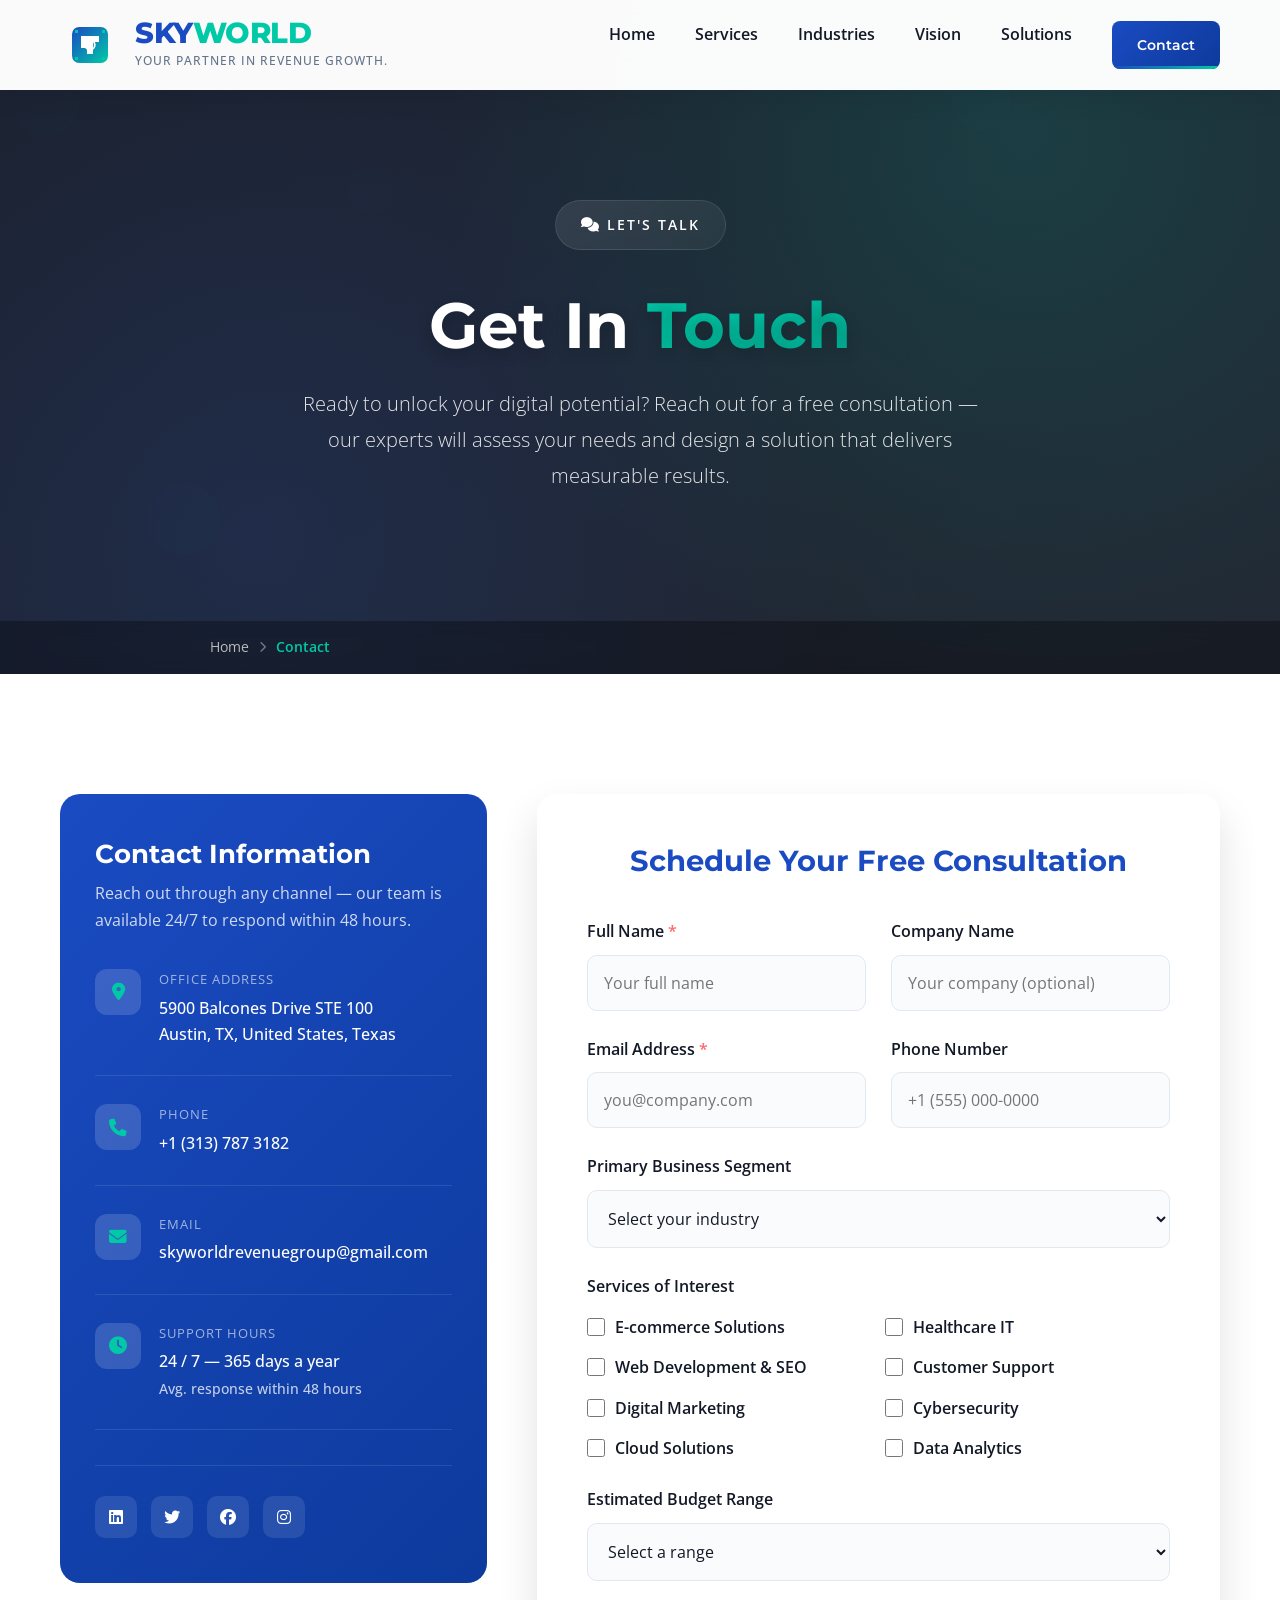
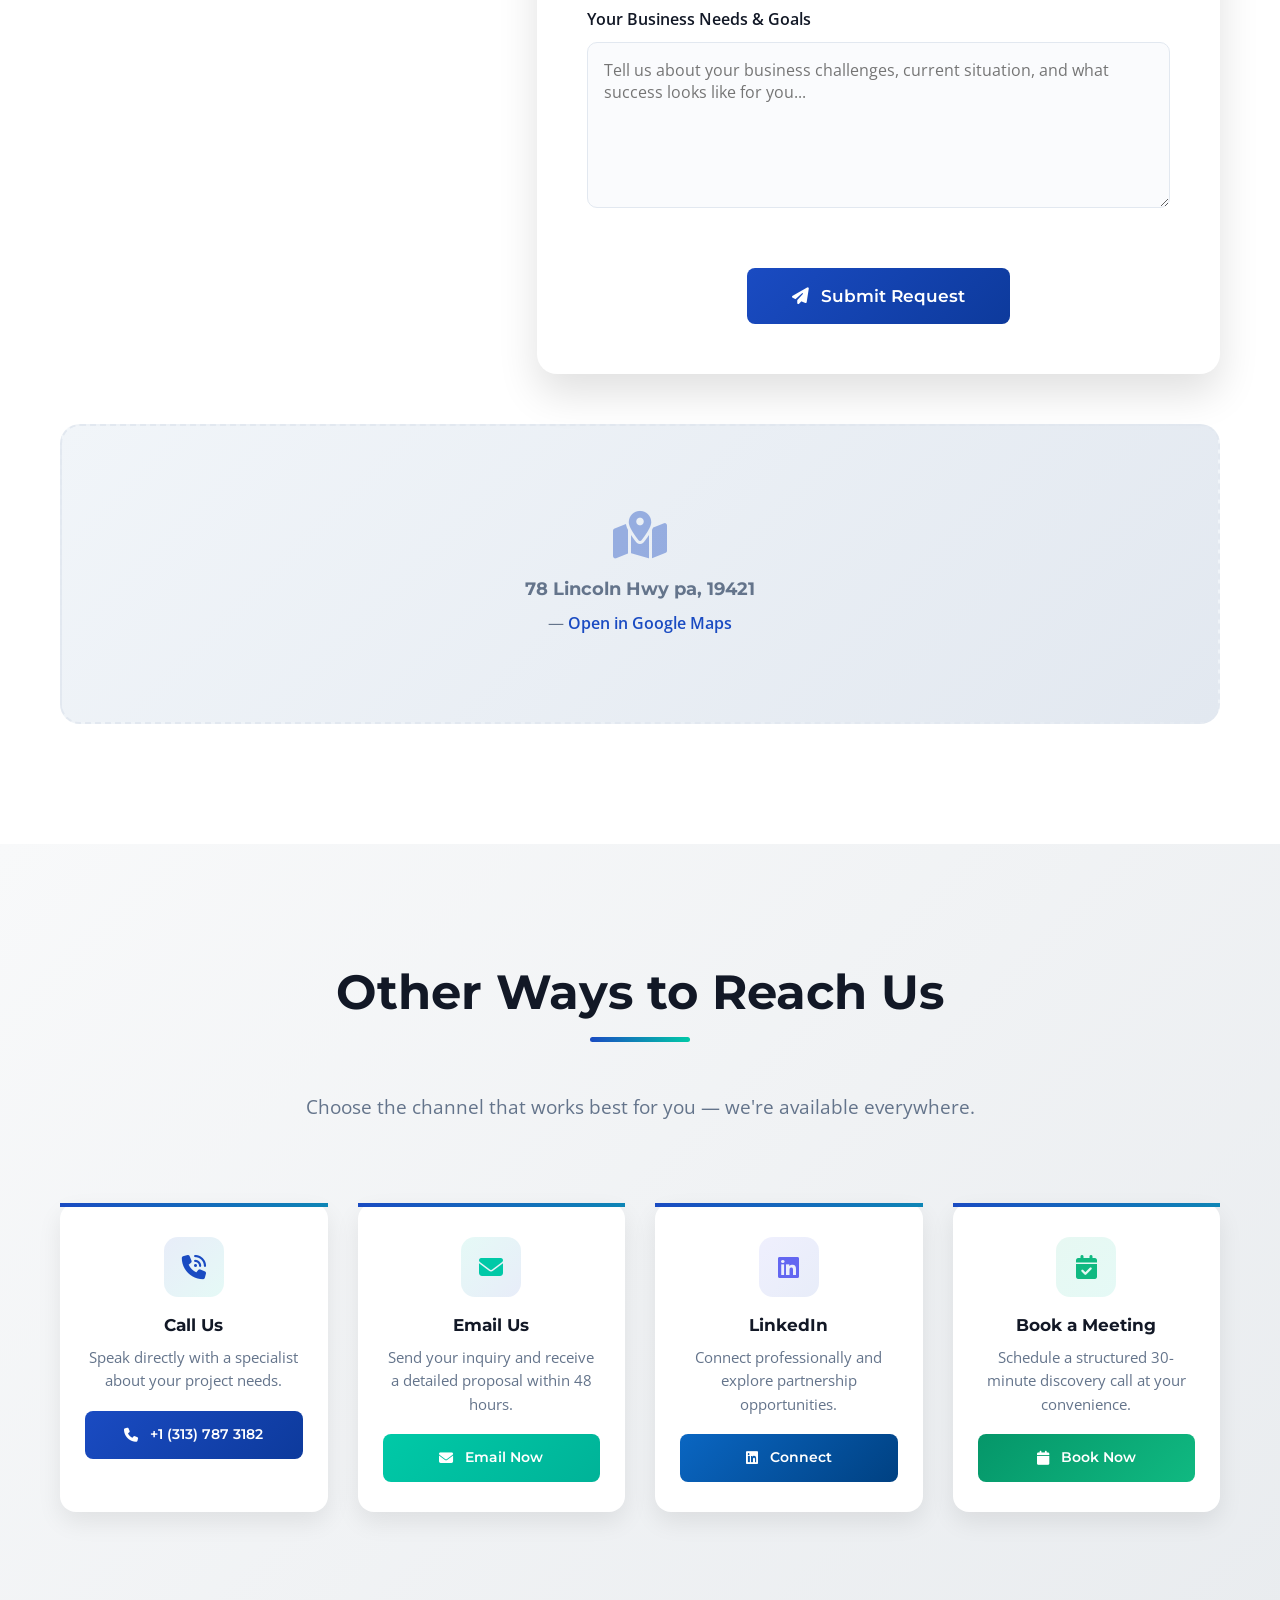
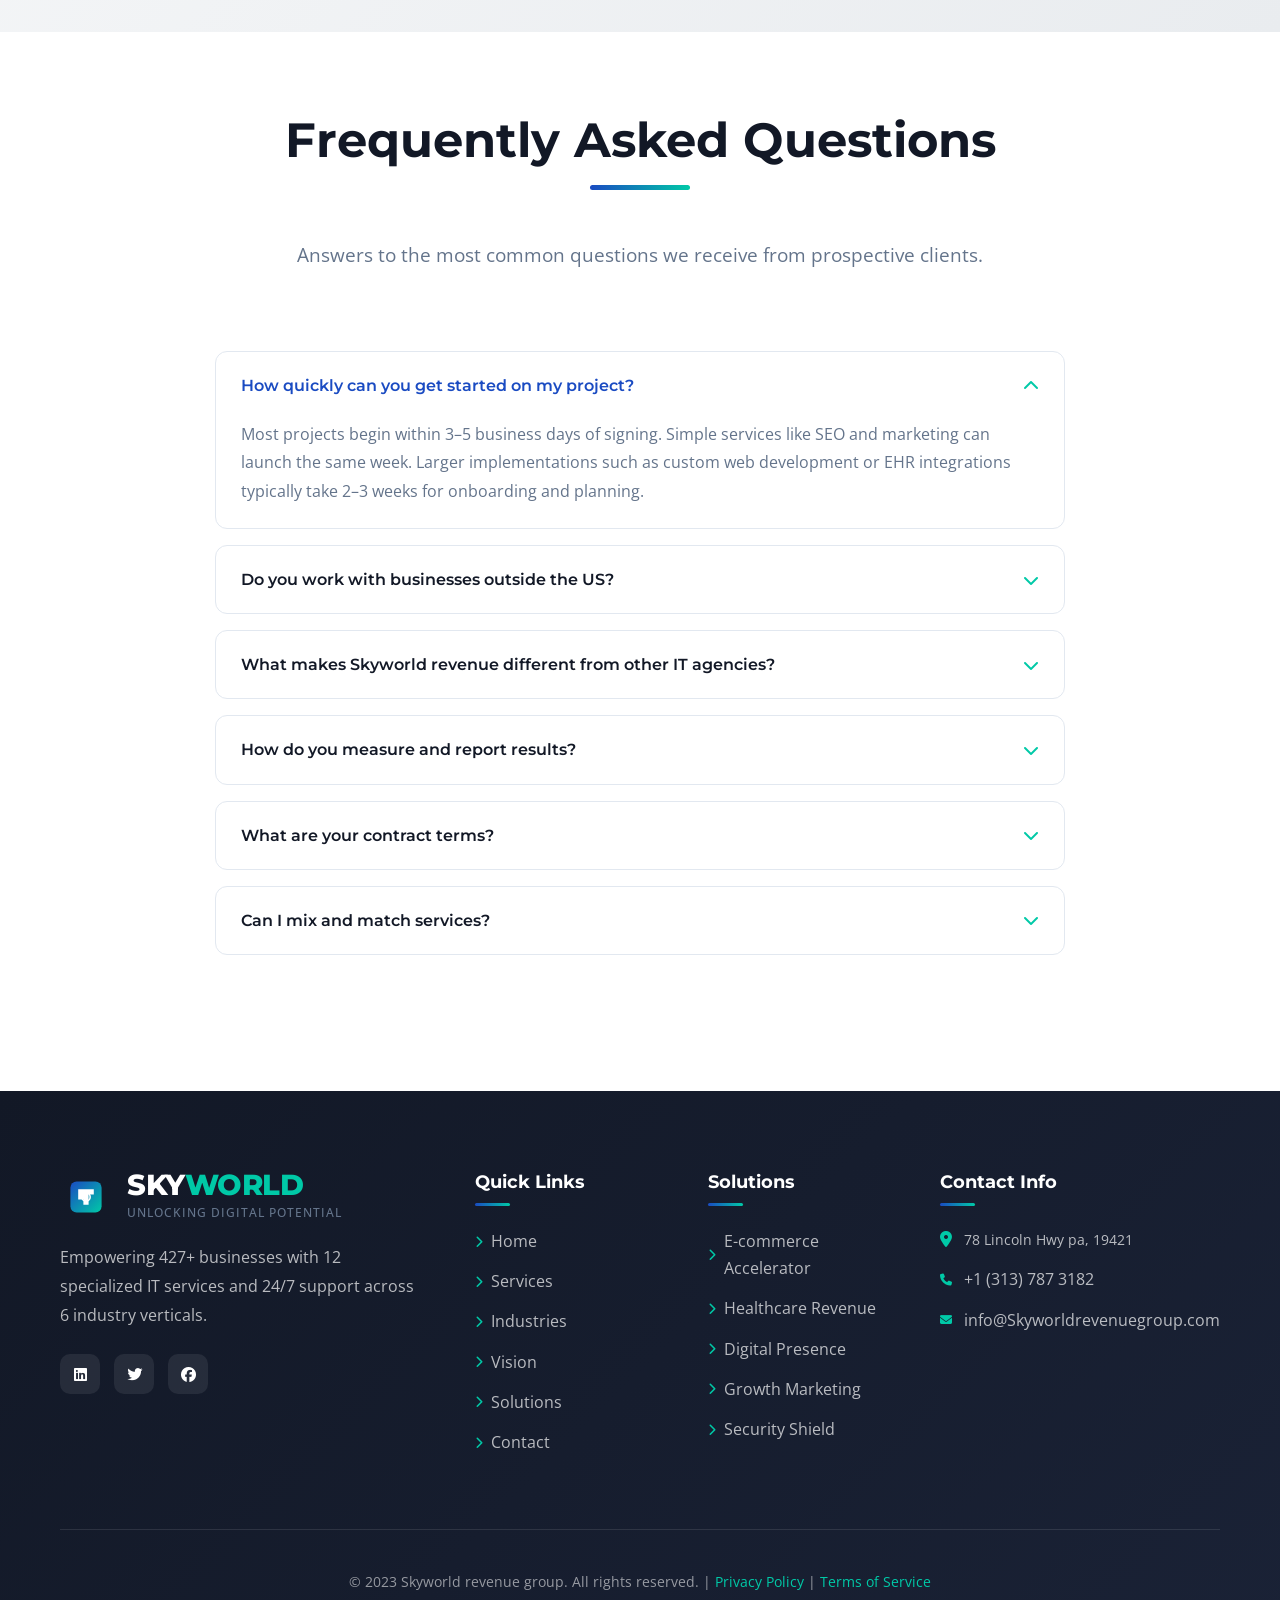
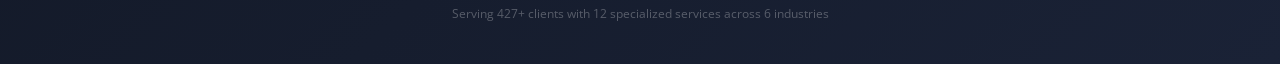
==== contact.html @ d5eb1f2f "added the website" ====
<!DOCTYPE html>
<html lang="en">
<head>
    <meta charset="UTF-8">
    <meta name="viewport" content="width=device-width, initial-scale=1.0">
    <title>Contact Us - Skyworld Revenue Group</title>
    <link rel="stylesheet" href="https://cdnjs.cloudflare.com/ajax/libs/font-awesome/6.4.0/css/all.min.css">
    <link rel="preconnect" href="https://fonts.googleapis.com">
    <link rel="preconnect" href="https://fonts.gstatic.com" crossorigin>
    <link href="https://fonts.googleapis.com/css2?family=Montserrat:wght@300;400;500;600;700;800&family=Open+Sans:wght@300;400;500;600;700&display=swap" rel="stylesheet">
    <link rel="stylesheet" href="https://cdnjs.cloudflare.com/ajax/libs/animate.css/4.1.1/animate.min.css">
    <link rel="stylesheet" href="main.css">
    <link rel="stylesheet" href="pages.css">
</head>
<body>

    <!-- Header -->
    <header id="mainHeader">
        <div class="container header-container">
            <a href="index.html" class="logo-container">
                <svg class="logo-svg" viewBox="0 0 100 100" xmlns="http://www.w3.org/2000/svg">
                    <defs><linearGradient id="lg1" x1="0%" y1="0%" x2="100%" y2="100%"><stop offset="0%" style="stop-color:#1a4bc2"/><stop offset="100%" style="stop-color:#00c9a7"/></linearGradient></defs>
                    <rect x="20" y="20" width="60" height="60" rx="12" fill="url(#lg1)"/>
                    <path d="M35,35 L65,35 L65,45 L55,45 L55,65 L45,65 L45,55 L35,55 Z" fill="white"/>
                    <circle cx="50" cy="50" r="8" fill="none" stroke="white" stroke-width="3"/>
                    <path d="M30,30 L30,25 L25,25 L25,30 Z" fill="#00c9a7"/><path d="M70,30 L75,30 L75,25 L70,25 Z" fill="#00c9a7"/>
                    <path d="M30,70 L25,70 L25,75 L30,75 Z" fill="#00c9a7"/><path d="M70,70 L70,75 L75,75 L75,70 Z" fill="#00c9a7"/>
                </svg>
                <div class="logo-text-container">
                    <div class="logo-main-text">SKY<span class="logo-accent">WORLD</span></div>
                    <div class="logo-tagline">YOUR PARTNER IN REVENUE GROWTH.</div>
                </div>
            </a>
            <button class="mobile-menu-btn" id="mobileMenuBtn"><i class="fas fa-bars"></i></button>
            <nav>
                <ul id="navMenu">
                    <li><a href="index.html">Home</a></li>
                    <li><a href="services.html">Services</a></li>
                    <li><a href="industries.html">Industries</a></li>
                    <li><a href="vision.html">Vision</a></li>
                    <li><a href="solutions.html">Solutions</a></li>
                    <li><a href="contact.html" class="btn active-nav" style="padding:12px 25px;font-size:0.9rem;">Contact</a></li>
                </ul>
            </nav>
        </div>
    </header>

    <!-- Page Hero -->
    <section class="page-hero">
        <div class="floating-elements" id="floatingElements"></div>
        <div class="container">
            <div class="page-hero-badge pulse-animation"><i class="fas fa-comments"></i> Let's Talk</div>
            <h1 class="animate__animated animate__fadeInUp">Get In <span>Touch</span></h1>
            <p class="animate__animated animate__fadeInUp animate__delay-1s">Ready to unlock your digital potential? Reach out for a free consultation — our experts will assess your needs and design a solution that delivers measurable results.</p>
        </div>
        <div class="breadcrumb-bar">
            <div class="container">
                <span><a href="index.html">Home</a></span>
                <i class="fas fa-chevron-right"></i>
                <span class="current">Contact</span>
            </div>
        </div>
    </section>

    <!-- Contact Form + Info -->
    <section>
        <div class="container">
            <div class="contact-grid">

                <!-- Left: Contact Info -->
                <div class="contact-info-card">
                    <h3>Contact Information</h3>
                    <p>Reach out through any channel — our team is available 24/7 to respond within 48 hours.</p>

                    <div class="contact-info-item">
                        <div class="contact-info-icon"><i class="fas fa-map-marker-alt"></i></div>
                        <div>
                            <div class="contact-info-label">Office Address</div>
                                <div class="contact-info-value">5900 Balcones Drive STE 100<br>Austin, TX, United States, Texas</div>
                            </div>
                    </div>

                    <div class="contact-info-item">
                        <div class="contact-info-icon"><i class="fas fa-phone"></i></div>
                        <div>
                            <div class="contact-info-label">Phone</div>
                            <div class="contact-info-value"><a href="tel:+447403190687"> +1 (313) 787 3182</a></div>
                        </div>
                    </div>

                    <div class="contact-info-item">
                        <div class="contact-info-icon"><i class="fas fa-envelope"></i></div>
                        <div>
                            <div class="contact-info-label">Email</div>
                            <div class="contact-info-value"><a href="https://mail.google.com/mail/?view=cm&to=skyworldrevenuegroup@gmail.com"">skyworldrevenuegroup@gmail.com</a></div>
                        </div>
                        
                    </div>

                    <div class="contact-info-item">
                        <div class="contact-info-icon"><i class="fas fa-clock"></i></div>
                        <div>
                            <div class="contact-info-label">Support Hours</div>
                            <div class="contact-info-value">24 / 7 — 365 days a year<br><span style="font-size:0.85rem;opacity:0.75;">Avg. response within 48 hours</span></div>
                        </div>
                    </div>

                    <div class="contact-social">
                        <a href="#" title="LinkedIn"><i class="fab fa-linkedin"></i></a>
                        <a href="#" title="Twitter"><i class="fab fa-twitter"></i></a>
                        <a href="#" title="Facebook"><i class="fab fa-facebook"></i></a>
                        <a href="#" title="Instagram"><i class="fab fa-instagram"></i></a>
                    </div>
                </div>

                <!-- Right: Contact Form -->
                <div class="contact-form-card">
                    <h3>Schedule Your Free Consultation</h3>
                    <form id="contactForm" style="display:grid;gap:0;">
                        <div class="form-grid-2" style="gap:25px;margin-bottom:25px;">
                            <div class="form-group">
                                <label for="name">Full Name <span style="color:var(--accent)">*</span></label>
                                <input type="text" id="name" placeholder="Your full name" required>
                            </div>
                            <div class="form-group">
                                <label for="company">Company Name</label>
                                <input type="text" id="company" placeholder="Your company (optional)">
                            </div>
                            <div class="form-group">
                                <label for="email">Email Address <span style="color:var(--accent)">*</span></label>
                                <input type="email" id="email" placeholder="you@company.com" required>
                            </div>
                            <div class="form-group">
                                <label for="phone">Phone Number</label>
                                <input type="tel" id="phone" placeholder="+1 (555) 000-0000">
                            </div>
                        </div>

                        <div class="form-group" style="margin-bottom:25px;">
                            <label for="segment">Primary Business Segment</label>
                            <select id="segment">
                                <option value="">Select your industry</option>
                                <option value="ecommerce">E-commerce Business</option>
                                <option value="healthcare">Healthcare Provider</option>
                                <option value="sme">Small / Medium Enterprise</option>
                                <option value="startup">Startup / Entrepreneur</option>
                                <option value="service">Service-Based Business</option>
                                <option value="enterprise">Enterprise / Corporation</option>
                                <option value="other">Other</option>
                            </select>
                        </div>

                        <div class="form-group" style="margin-bottom:25px;">
                            <label>Services of Interest</label>
                            <div class="checkbox-grid">
                                <label class="checkbox-item"><input type="checkbox" value="ecommerce"> E-commerce Solutions</label>
                                <label class="checkbox-item"><input type="checkbox" value="healthcare"> Healthcare IT</label>
                                <label class="checkbox-item"><input type="checkbox" value="webdev"> Web Development & SEO</label>
                                <label class="checkbox-item"><input type="checkbox" value="support"> Customer Support</label>
                                <label class="checkbox-item"><input type="checkbox" value="marketing"> Digital Marketing</label>
                                <label class="checkbox-item"><input type="checkbox" value="cybersecurity"> Cybersecurity</label>
                                <label class="checkbox-item"><input type="checkbox" value="cloud"> Cloud Solutions</label>
                                <label class="checkbox-item"><input type="checkbox" value="data"> Data Analytics</label>
                            </div>
                        </div>

                        <div class="form-group" style="margin-bottom:25px;">
                            <label for="budget">Estimated Budget Range</label>
                            <select id="budget">
                                <option value="">Select a range</option>
                                <option value="under1k">Under $1,000 / month</option>
                                <option value="1k-5k">$1,000 – $5,000 / month</option>
                                <option value="5k-10k">$5,000 – $10,000 / month</option>
                                <option value="10k-25k">$10,000 – $25,000 / month</option>
                                <option value="over25k">Over $25,000 / month</option>
                                <option value="project">One-time project</option>
                            </select>
                        </div>

                        <div class="form-group" style="margin-bottom:30px;">
                            <label for="message">Your Business Needs & Goals</label>
                            <textarea id="message" rows="6" placeholder="Tell us about your business challenges, current situation, and what success looks like for you..."></textarea>
                        </div>

                        <div class="form-submit-btn">
                            <button type="submit" class="btn glow-animation" style="min-width:260px;padding:18px 45px;font-size:1.05rem;">
                                <i class="fas fa-paper-plane"></i> Submit Request
                            </button>
                        </div>
                    </form>
                </div>
            </div>

            <!-- Map placeholder -->
            <div class="map-placeholder">
                <i class="fas fa-map-marked-alt"></i>
                <div>
                    <strong style="font-family:'Montserrat',sans-serif;font-size:1.1rem;display:block;margin-bottom:6px;">78 Lincoln Hwy pa, 19421</strong>
                     — <a href="https://maps.google.com" target="_blank" style="color:var(--primary);text-decoration:none;font-weight:600;">Open in Google Maps</a>
                </div>
            </div>
        </div>
    </section>

    <!-- Quick Contact Options -->
    <section class="vision-section">
        <div class="container">
            <div class="section-title">
                <h2>Other Ways to Reach Us</h2>
                <p>Choose the channel that works best for you — we're available everywhere.</p>
            </div>
            <div style="display:grid;grid-template-columns:repeat(auto-fit,minmax(240px,1fr));gap:30px;margin-top:20px;">
                <div class="pillar-card" style="border-top:4px solid var(--primary);">
                    <div class="pillar-icon"><i class="fas fa-phone-volume"></i></div>
                    <h4>Call Us</h4>
                    <p>Speak directly with a specialist about your project needs.</p>
                    <a href="tel:+13137873182" class="btn" style="margin-top:18px;padding:12px 22px;font-size:0.88rem;width:100%;">
                        <i class="fas fa-phone"></i>+1 (313) 787 3182
                    </a>
                </div>
                <div class="pillar-card" style="border-top:4px solid var(--secondary);">
                    <div class="pillar-icon" style="background:linear-gradient(135deg,rgba(0,201,167,0.1),rgba(26,75,194,0.1));color:var(--secondary);"><i class="fas fa-envelope"></i></div>
                    <h4>Email Us</h4>
                    <p>Send your inquiry and receive a detailed proposal within 48 hours.</p>
                    <a href="https://mail.google.com/mail/?view=cm&to=skyworldrevenuegroup@gmail.com" class="btn btn-secondary" style="margin-top:18px;padding:12px 22px;font-size:0.88rem;width:100%;" target="_blank" rel="noopener noreferrer">
                        <i class="fas fa-envelope"></i> Email Now
                    </a>
                </div>
                <div class="pillar-card" style="border-top:4px solid #6366f1;">
                    <div class="pillar-icon" style="background:linear-gradient(135deg,rgba(99,102,241,0.1),rgba(26,75,194,0.1));color:#6366f1;"><i class="fab fa-linkedin"></i></div>
                    <h4>LinkedIn</h4>
                    <p>Connect professionally and explore partnership opportunities.</p>
                    <a href="#" class="btn" style="margin-top:18px;padding:12px 22px;font-size:0.88rem;width:100%;background:linear-gradient(135deg,#0a66c2,#004182);">
                        <i class="fab fa-linkedin"></i> Connect
                    </a>
                </div>
                <div class="pillar-card" style="border-top:4px solid #10b981;">
                    <div class="pillar-icon" style="background:linear-gradient(135deg,rgba(16,185,129,0.1),rgba(0,201,167,0.1));color:#10b981;"><i class="fas fa-calendar-check"></i></div>
                    <h4>Book a Meeting</h4>
                    <p>Schedule a structured 30-minute discovery call at your convenience.</p>
                    <a href="contact.html" class="btn" style="margin-top:18px;padding:12px 22px;font-size:0.88rem;width:100%;background:linear-gradient(135deg,#059669,#10b981);">
                        <i class="fas fa-calendar"></i> Book Now
                    </a>
                </div>
            </div>
        </div>
    </section>

    <!-- FAQ -->
    <section style="padding:80px 0 120px;">
        <div class="container">
            <div class="section-title">
                <h2>Frequently Asked Questions</h2>
                <p>Answers to the most common questions we receive from prospective clients.</p>
            </div>
            <div style="max-width:850px;margin:0 auto;" class="faq-section">
                <div class="faq-item open">
                    <div class="faq-question">How quickly can you get started on my project? <i class="fas fa-chevron-down"></i></div>
                    <div class="faq-answer open">Most projects begin within 3–5 business days of signing. Simple services like SEO and marketing can launch the same week. Larger implementations such as custom web development or EHR integrations typically take 2–3 weeks for onboarding and planning.</div>
                </div>
                <div class="faq-item">
                    <div class="faq-question">Do you work with businesses outside the US? <i class="fas fa-chevron-down"></i></div>
                    <div class="faq-answer">Yes — we serve clients globally. Our team operates across multiple time zones, and our 24/7 support model ensures continuous coverage regardless of where your business is located. We currently serve clients in the US, UK, Canada, Australia, and the Middle East.</div>
                </div>
                <div class="faq-item">
                    <div class="faq-question">What makes Skyworld revenue different from other IT agencies? <i class="fas fa-chevron-down"></i></div>
                    <div class="faq-answer">Unlike generalist agencies, we specialize deeply in specific verticals — particularly healthcare IT and e-commerce. Our integrated service model means every service communicates with the others: your SEO data informs your paid ads, your CRM data improves your support — all under one strategic roof with shared reporting.</div>
                </div>
                <div class="faq-item">
                    <div class="faq-question">How do you measure and report results? <i class="fas fa-chevron-down"></i></div>
                    <div class="faq-answer">Every engagement includes a dedicated dashboard with KPIs agreed upfront. We provide monthly performance reports, quarterly business reviews, and real-time access to key metrics. You'll always know exactly what we're doing and what it's delivering.</div>
                </div>
                <div class="faq-item">
                    <div class="faq-question">What are your contract terms? <i class="fas fa-chevron-down"></i></div>
                    <div class="faq-answer">We offer flexible engagement models — month-to-month retainers, quarterly agreements, and annual contracts (with discounts). Project-based work is quoted per scope. We believe in earning your business each month through results, not locking you in with punitive contracts.</div>
                </div>
                <div class="faq-item">
                    <div class="faq-question">Can I mix and match services? <i class="fas fa-chevron-down"></i></div>
                    <div class="faq-answer">Absolutely. Our solution packages are a starting point — you can combine any of our 12 core services in any configuration that suits your business. Many clients start with one service and expand over time as trust and results build.</div>
                </div>
            </div>
        </div>
    </section>

    <!-- Footer -->
    <footer class="site-footer">
        <div class="container">
            <div class="footer-grid">
                <div class="footer-brand">
                    <a href="index.html" class="logo-container">
                        <svg class="logo-svg" viewBox="0 0 100 100" xmlns="http://www.w3.org/2000/svg" style="width:52px;height:52px;">
                            <defs><linearGradient id="flg" x1="0%" y1="0%" x2="100%" y2="100%"><stop offset="0%" style="stop-color:#1a4bc2"/><stop offset="100%" style="stop-color:#00c9a7"/></linearGradient></defs>
                            <rect x="20" y="20" width="60" height="60" rx="12" fill="url(#flg)"/>
                            <path d="M35,35 L65,35 L65,45 L55,45 L55,65 L45,65 L45,55 L35,55 Z" fill="white"/>
                            <circle cx="50" cy="50" r="8" fill="none" stroke="white" stroke-width="3"/>
                        </svg>
                        <div class="logo-text-container">
                            <div class="logo-main-text" style="color:white;">SKY<span class="logo-accent">WORLD</span></div>
                            <div class="logo-tagline">UNLOCKING DIGITAL POTENTIAL</div>
                        </div>
                    </a>
                    <p>Empowering 427+ businesses with 12 specialized IT services and 24/7 support across 6 industry verticals.</p>
                    <div class="footer-social"><a href="#"><i class="fab fa-linkedin"></i></a><a href="#"><i class="fab fa-twitter"></i></a><a href="#"><i class="fab fa-facebook"></i></a></div>
                </div>
                <div class="footer-col">
                    <h4>Quick Links</h4>
                    <a href="index.html" class="footer-link"><i class="fas fa-chevron-right"></i> Home</a>
                    <a href="services.html" class="footer-link"><i class="fas fa-chevron-right"></i> Services</a>
                    <a href="industries.html" class="footer-link"><i class="fas fa-chevron-right"></i> Industries</a>
                    <a href="vision.html" class="footer-link"><i class="fas fa-chevron-right"></i> Vision</a>
                    <a href="solutions.html" class="footer-link"><i class="fas fa-chevron-right"></i> Solutions</a>
                    <a href="contact.html" class="footer-link"><i class="fas fa-chevron-right"></i> Contact</a>
                </div>
                <div class="footer-col">
                    <h4>Solutions</h4>
                    <a href="solutions.html" class="footer-link"><i class="fas fa-chevron-right"></i> E-commerce Accelerator</a>
                    <a href="solutions.html" class="footer-link"><i class="fas fa-chevron-right"></i> Healthcare Revenue</a>
                    <a href="solutions.html" class="footer-link"><i class="fas fa-chevron-right"></i> Digital Presence</a>
                    <a href="solutions.html" class="footer-link"><i class="fas fa-chevron-right"></i> Growth Marketing</a>
                    <a href="solutions.html" class="footer-link"><i class="fas fa-chevron-right"></i> Security Shield</a>
                </div>
                <div class="footer-col">
    <h4>Contact Info</h4>

    <div style="display:flex;align-items:flex-start;gap:12px;margin-bottom:14px;">
        <i class="fas fa-map-marker-alt" style="color:var(--secondary);margin-top:3px;"></i>
        <span style="color:rgba(255,255,255,0.7);font-size:0.9rem;">78 Lincoln Hwy pa, 19421</span>
    </div>
 <!--
    <div style="display:flex;align-items:flex-start;gap:12px;margin-bottom:14px;">
        <i class="fas fa-map-marker-alt" style="color:var(--secondary);margin-top:3px;"></i>
        <span style="color:rgba(255,255,255,0.7);font-size:0.9rem;">5900 Balcones Drive STE 100, Austin, TX</span>
    </div>


    <div style="display:flex;align-items:flex-start;gap:12px;margin-bottom:14px;">
        <i class="fas fa-map-marker-alt" style="color:var(--secondary);margin-top:3px;"></i>
        <span style="color:rgba(255,255,255,0.7);font-size:0.9rem;">Musa Market Shop No. 2 Shah Kam Chowk, Opposite Punjab Society, Defense Road, Lahore</span>
    </div>

    
    <a href="tel:+447403190687" class="footer-link" style="gap:12px;">
        <i class="fas fa-phone" style="color:var(--secondary);"></i> +44 7403 190687
    </a>
        -->

    <!-- Phone 2 -->
    <a href="tel:+9203124347924" class="footer-link" style="gap:12px;">
        <i class="fas fa-phone" style="color:var(--secondary);"></i>+1 (313) 787 3182
    </a>

    <!-- Email -->
<a href="https://mail.google.com/mail/?view=cm&to=skyworldrevenuegroup@gmail.com" class="footer-link" style="gap:12px;" target="_blank" rel="noopener noreferrer">
    <i class="fas fa-envelope" style="color:var(--secondary);"></i> info@Skyworldrevenuegroup.com
</a>
</div>
            </div>
            <div class="footer-bottom">
                <p>&copy; 2023 Skyworld revenue group. All rights reserved. | <a href="#">Privacy Policy</a> | <a href="#">Terms of Service</a></p>
                <p>Serving 427+ clients with 12 specialized services across 6 industries</p>
            </div>
        </div>
    </footer>

    <script>
        const mobileMenuBtn = document.getElementById('mobileMenuBtn');
        const navMenu = document.getElementById('navMenu');
        mobileMenuBtn.addEventListener('click', function() {
            navMenu.classList.toggle('active');
            const icon = this.querySelector('i');
            icon.classList.toggle('fa-bars'); icon.classList.toggle('fa-times');
            if(navMenu.classList.contains('active')){navMenu.querySelectorAll('li').forEach((item,i)=>{item.style.animationDelay=`${i*0.1}s`;item.style.animation='fadeInUp 0.5s ease forwards';});}
        });
        document.querySelectorAll('#navMenu a').forEach(link=>{link.addEventListener('click',()=>{navMenu.classList.remove('active');mobileMenuBtn.querySelector('i').classList.add('fa-bars');mobileMenuBtn.querySelector('i').classList.remove('fa-times');});});
        window.addEventListener('scroll',()=>document.getElementById('mainHeader').classList.toggle('scrolled',window.scrollY>50));

        // Animate on scroll
        function animateOnScroll(){document.querySelectorAll('.pillar-card').forEach(el=>{if(el.getBoundingClientRect().top<window.innerHeight-100)el.classList.add('animate');});}
        window.addEventListener('scroll',animateOnScroll);window.addEventListener('load',animateOnScroll);

        // FAQ accordion
        document.querySelectorAll('.faq-question').forEach(q => {
            q.addEventListener('click', () => {
                const item = q.parentElement;
                const answer = item.querySelector('.faq-answer');
                const wasOpen = item.classList.contains('open');
                document.querySelectorAll('.faq-item').forEach(i=>{i.classList.remove('open');i.querySelector('.faq-answer').classList.remove('open');});
                if (!wasOpen) { item.classList.add('open'); answer.classList.add('open'); }
            });
        });

        // Form submission
        document.getElementById('contactForm').addEventListener('submit', function(e) {
            e.preventDefault();
            const name = document.getElementById('name').value;
            const company = document.getElementById('company').value;
            const email = document.getElementById('email').value;
            const success = document.createElement('div');
            success.innerHTML = `<div style="background:#d4edda;color:#155724;padding:30px;border-radius:14px;margin-bottom:30px;text-align:center;border:1px solid #c3e6cb;animation:fadeInUp 0.5s ease;"><h3 style="color:#155724;margin-bottom:15px;display:flex;align-items:center;justify-content:center;gap:10px;"><i class="fas fa-check-circle"></i> Thank You, ${name}!</h3><p>We've received your inquiry${company ? ` from <strong>${company}</strong>` : ''} and will contact you at <strong>${email}</strong> within 48 hours with a tailored proposal.</p></div>`;
            this.parentNode.insertBefore(success, this);
            this.style.opacity = '0.4'; this.style.pointerEvents = 'none';
            setTimeout(()=>{this.reset();this.style.opacity='1';this.style.pointerEvents='all';success.remove();}, 6000);
        });

        // Input focus effects
        document.querySelectorAll('input, textarea, select').forEach(input => {
            input.addEventListener('focus', function() { this.style.borderColor='var(--primary)'; this.style.boxShadow='0 0 0 3px rgba(26,75,194,0.1)'; this.style.transform='translateY(-2px)'; });
            input.addEventListener('blur', function() { this.style.borderColor=''; this.style.boxShadow=''; this.style.transform=''; });
        });

        // Floating elements
        function createFloating(id){const c=document.getElementById(id);if(!c)return;for(let i=0;i<12;i++){const e=document.createElement('div');e.className='floating-element';const s=Math.random()*60+20;e.style.cssText=`width:${s}px;height:${s}px;left:${Math.random()*100}%;top:${Math.random()*100}%;opacity:${Math.random()*0.1+0.04};animation:float ${Math.random()*20+10}s ease-in-out ${Math.random()*5}s infinite;`;c.appendChild(e);}}
        createFloating('floatingElements');

        window.addEventListener('load',()=>{document.body.style.opacity='0';document.body.style.transition='opacity 0.8s ease';setTimeout(()=>document.body.style.opacity='1',100);});
    </script>
</body>
</html>
---- main.css ----
:root {
            --primary: #1a4bc2;
            --primary-dark: #0d3a9c;
            --secondary: #00c9a7;
            --accent: #ff6b6b;
            --dark: #121826;
            --light: #f8fafc;
            --gray: #64748b;
            --light-gray: #e2e8f0;
            --shadow: 0 10px 25px rgba(0, 0, 0, 0.08);
            --shadow-lg: 0 20px 40px rgba(0, 0, 0, 0.12);
            --transition: all 0.5s cubic-bezier(0.175, 0.885, 0.32, 1.275);
        }
        
        * {
            margin: 0;
            padding: 0;
            box-sizing: border-box;
        }
        .contact-link{
            color: #b8babe;
            text-decoration: none;
            transition: var(--transition);
        }
        
        html {
            scroll-behavior: smooth;
            overflow-x: hidden;
        }
        
        body {
            font-family: 'Open Sans', sans-serif;
            line-height: 1.7;
            color: var(--dark);
            background-color: #ffffff;
            overflow-x: hidden;
        }
        
        h1, h2, h3, h4, h5, h6 {
            font-family: 'Montserrat', sans-serif;
            font-weight: 700;
            line-height: 1.2;
            margin-bottom: 1.5rem;
        }
        
        .container {
            width: 100%;
            max-width: 1200px;
            margin: 0 auto;
            padding: 0 20px;
        }
        
        section {
            padding: 120px 0;
            position: relative;
        }
        
        .section-title {
            text-align: center;
            margin-bottom: 80px;
            position: relative;
        }
        
        .section-title h2 {
            font-size: 3rem;
            color: var(--dark);
            position: relative;
            display: inline-block;
            padding-bottom: 20px;
        }
        
        .section-title h2::after {
            content: '';
            position: absolute;
            width: 100px;
            height: 5px;
            background: linear-gradient(to right, var(--primary), var(--secondary));
            bottom: 0;
            left: 50%;
            transform: translateX(-50%);
            border-radius: 3px;
        }
        
        .section-title p {
            font-size: 1.2rem;
            color: var(--gray);
            max-width: 700px;
            margin: 25px auto 0;
            font-weight: 400;
        }
        
        .btn {
            display: inline-flex;
            align-items: center;
            justify-content: center;
            padding: 18px 40px;
            background: linear-gradient(135deg, var(--primary) 0%, var(--primary-dark) 100%);
            color: white;
            border: none;
            border-radius: 8px;
            font-family: 'Montserrat', sans-serif;
            font-weight: 600;
            font-size: 1.1rem;
            text-decoration: none;
            cursor: pointer;
            transition: var(--transition);
            text-align: center;
            position: relative;
            overflow: hidden;
            z-index: 1;
            gap: 12px;
        }
        
        .btn::before {
            content: '';
            position: absolute;
            top: 0;
            left: -100%;
            width: 100%;
            height: 100%;
            background: linear-gradient(135deg, var(--secondary) 0%, #00b398 100%);
            transition: left 0.6s ease;
            z-index: -1;
        }
        
        .btn:hover::before {
            left: 0;
        }
        
        .btn:hover {
            transform: translateY(-8px);
            box-shadow: var(--shadow-lg);
        }
        
        .btn-secondary {
            background: linear-gradient(135deg, var(--secondary) 0%, #00b398 100%);
        }
        
        .btn-secondary::before {
            background: linear-gradient(135deg, var(--primary) 0%, var(--primary-dark) 100%);
        }
        
        /* Header & Navigation */
        header {
            background-color: rgba(255, 255, 255, 0.98);
            backdrop-filter: blur(15px);
            box-shadow: 0 5px 30px rgba(0, 0, 0, 0.08);
            position: fixed;
            width: 100%;
            top: 0;
            z-index: 1000;
            transition: var(--transition);
            padding: 15px 0;
        }
        
        header.scrolled {
            padding: 10px 0;
            background-color: rgba(255, 255, 255, 0.98);
            box-shadow: 0 10px 30px rgba(0, 0, 0, 0.12);
        }
        
        .header-container {
            display: flex;
            justify-content: space-between;
            align-items: center;
            padding: 0 20px;
            transition: var(--transition);
        }
        
        .logo-container {
            display: flex;
            align-items: center;
            gap: 15px;
            text-decoration: none;
        }
        
        .logo-svg {
            width: 60px;
            height: 60px;
            transition: var(--transition);
        }
        
        .logo-text-container {
            display: flex;
            flex-direction: column;
        }
        
        .logo-main-text {
            font-family: 'Montserrat', sans-serif;
            font-weight: 800;
            font-size: 1.8rem;
            color: var(--primary);
            line-height: 1;
            letter-spacing: -0.5px;
        }
        
        .logo-accent {
            color: var(--secondary);
        }
        
        .logo-tagline {
            font-size: 0.75rem;
            color: var(--gray);
            font-weight: 500;
            margin-top: 3px;
            letter-spacing: 1px;
        }
        
        nav ul {
            display: flex;
            list-style: none;
            gap: 40px;
        }
        
        nav ul li {
            position: relative;
        }
        
        nav ul li a {
            text-decoration: none;
            color: var(--dark);
            font-weight: 600;
            font-size: 1rem;
            transition: var(--transition);
            padding: 8px 0;
            position: relative;
        }
        
        nav ul li a::after {
            content: '';
            position: absolute;
            bottom: 0;
            left: 0;
            width: 0;
            height: 3px;
            background: linear-gradient(to right, var(--primary), var(--secondary));
            transition: width 0.4s cubic-bezier(0.175, 0.885, 0.32, 1.275);
            border-radius: 3px;
        }
        
        nav ul li a:hover::after {
            width: 100%;
        }
        
        nav ul li a:hover {
            color: var(--primary);
        }
        
        .mobile-menu-btn {
            display: none;
            background: none;
            border: none;
            font-size: 1.8rem;
            color: var(--dark);
            cursor: pointer;
            transition: var(--transition);
            z-index: 1001;
        }
        
        .mobile-menu-btn:hover {
            color: var(--primary);
        }
        
        /* Hero Section */
        .hero {
            background: linear-gradient(135deg, rgba(18, 24, 38, 0.95) 0%, rgba(26, 32, 44, 0.95) 100%), 
                        url('https://images.unsplash.com/photo-1451187580459-43490279c0fa?ixlib=rb-4.0.3&auto=format&fit=crop&w=1352&q=80');
            background-size: cover;
            background-position: center;
            background-attachment: fixed;
            color: white;
            padding: 200px 0 150px;
            text-align: center;
            position: relative;
            overflow: hidden;
            min-height: 100vh;
            display: flex;
            align-items: center;
        }
        
        .hero::before {
            content: '';
            position: absolute;
            top: 0;
            left: 0;
            width: 100%;
            height: 100%;
            background: 
                radial-gradient(circle at 20% 80%, rgba(42, 91, 215, 0.15) 0%, transparent 50%),
                radial-gradient(circle at 80% 20%, rgba(0, 201, 167, 0.15) 0%, transparent 50%);
            z-index: 0;
        }
        
        .hero .container {
            position: relative;
            z-index: 1;
            max-width: 1000px;
        }
        
        .hero-badge {
            display: inline-block;
            background: linear-gradient(135deg, rgba(255, 255, 255, 0.1) 0%, rgba(255, 255, 255, 0.05) 100%);
            backdrop-filter: blur(10px);
            border: 1px solid rgba(255, 255, 255, 0.1);
            color: white;
            padding: 12px 25px;
            border-radius: 50px;
            font-weight: 600;
            font-size: 0.9rem;
            margin-bottom: 40px;
            letter-spacing: 2px;
            text-transform: uppercase;
            animation: float 6s ease-in-out infinite;
        }
        
        .hero h1 {
            font-size: 4.5rem;
            margin-bottom: 30px;
            color: white;
            text-shadow: 0 5px 15px rgba(0, 0, 0, 0.2);
            line-height: 1.1;
        }
        
        .hero h1 span {
            background: linear-gradient(135deg, var(--secondary) 0%, #00b398 100%);
            -webkit-background-clip: text;
            -webkit-text-fill-color: transparent;
            background-clip: text;
        }
        
        .hero p {
            font-size: 1.4rem;
            max-width: 850px;
            margin: 0 auto 50px;
            color: rgba(255, 255, 255, 0.9);
            text-shadow: 0 2px 10px rgba(0, 0, 0, 0.1);
            font-weight: 300;
            line-height: 1.8;
        }
        
        .hero-btns {
            display: flex;
            justify-content: center;
            gap: 25px;
            margin-top: 50px;
            flex-wrap: wrap;
        }
        
        .hero-stats {
            display: flex;
            justify-content: center;
            gap: 60px;
            margin-top: 100px;
            flex-wrap: wrap;
        }
        
        .hero-stat {
            text-align: center;
            animation: fadeInUp 1s ease forwards;
            opacity: 0;
        }
        
        .hero-stat:nth-child(1) { animation-delay: 0.3s; }
        .hero-stat:nth-child(2) { animation-delay: 0.5s; }
        .hero-stat:nth-child(3) { animation-delay: 0.7s; }
        .hero-stat:nth-child(4) { animation-delay: 0.9s; }
        
        .hero-stat-number {
            font-size: 3.5rem;
            font-weight: 800;
            color: var(--secondary);
            margin-bottom: 10px;
            font-family: 'Montserrat', sans-serif;
        }
        
        .hero-stat-text {
            font-size: 1rem;
            color: rgba(255, 255, 255, 0.8);
            text-transform: uppercase;
            letter-spacing: 1.5px;
        }
        
        /* Animated Logo in Hero */
        .hero-logo-container {
            margin-bottom: 50px;
            display: flex;
            justify-content: center;
        }
        
        .hero-logo {
            width: 120px;
            height: 120px;
            animation: logoFloat 8s ease-in-out infinite;
            filter: drop-shadow(0 10px 20px rgba(0, 0, 0, 0.2));
        }
        
        /* Services Section */
        .services-grid {
            display: grid;
            grid-template-columns: repeat(auto-fill, minmax(350px, 1fr));
            gap: 40px;
            margin-top: 40px;
        }
        
        .service-card {
            background: white;
            border-radius: 16px;
            overflow: hidden;
            box-shadow: var(--shadow);
            transition: var(--transition);
            position: relative;
            opacity: 0;
            transform: translateY(40px);
            border: 1px solid rgba(226, 232, 240, 0.5);
        }
        
        .service-card.animate {
            opacity: 1;
            transform: translateY(0);
        }
        
        .service-card:hover {
            transform: translateY(-20px);
            box-shadow: var(--shadow-lg);
        }
        
        .service-icon {
            background: linear-gradient(135deg, var(--primary) 0%, var(--primary-dark) 100%);
            color: white;
            height: 120px;
            display: flex;
            align-items: center;
            justify-content: center;
            font-size: 3rem;
            transition: var(--transition);
            position: relative;
            overflow: hidden;
        }
        
        .service-icon::before {
            content: '';
            position: absolute;
            top: 0;
            left: -100%;
            width: 100%;
            height: 100%;
            background: linear-gradient(135deg, var(--secondary) 0%, #00b398 100%);
            transition: left 0.6s ease;
        }
        
        .service-card:hover .service-icon::before {
            left: 0;
        }
        
        .service-icon i {
            position: relative;
            z-index: 1;
        }
        
        .service-content {
            padding: 35px 30px;
        }
        
        .service-content h3 {
            font-size: 1.6rem;
            color: var(--dark);
            margin-bottom: 20px;
        }
        
        .service-content p {
            color: var(--gray);
            margin-bottom: 25px;
            font-weight: 400;
        }
        
        .service-list {
            list-style: none;
            margin-top: 20px;
        }
        
        .service-list li {
            margin-bottom: 12px;
            color: var(--gray);
            display: flex;
            align-items: center;
            transition: var(--transition);
        }
        
        .service-list li:hover {
            color: var(--primary);
            transform: translateX(10px);
        }
        
        .service-list li i {
            color: var(--secondary);
            margin-right: 15px;
            font-size: 0.9rem;
            transition: var(--transition);
        }
        
        .service-list li:hover i {
            color: var(--primary);
            transform: scale(1.3);
        }
        
        /* Stats Section - UPDATED */
        .stats-section {
            background: linear-gradient(135deg, var(--dark) 0%, #2d3748 100%);
            color: white;
            padding: 100px 0;
            position: relative;
            overflow: hidden;
        }
        
        .stats-container {
            display: grid;
            grid-template-columns: repeat(auto-fit, minmax(250px, 1fr));
            gap: 40px;
            text-align: center;
            position: relative;
            z-index: 1;
        }
        
        .stat-item {
            padding: 40px 30px;
            transition: var(--transition);
            position: relative;
        }
        
        .stat-item::before {
            content: '';
            position: absolute;
            top: 0;
            left: 0;
            width: 100%;
            height: 100%;
            background: rgba(255, 255, 255, 0.05);
            border-radius: 12px;
            z-index: -1;
            transition: var(--transition);
        }
        
        .stat-item:hover {
            transform: translateY(-15px);
        }
        
        .stat-item:hover::before {
            background: rgba(255, 255, 255, 0.1);
        }
        
        .stat-number {
            font-size: 4rem;
            font-weight: 800;
            color: var(--secondary);
            margin-bottom: 15px;
            font-family: 'Montserrat', sans-serif;
            line-height: 1;
        }
        
        .stat-number span {
            font-size: 3rem;
            vertical-align: super;
        }
        
        .stat-text {
            font-size: 1.3rem;
            opacity: 0.9;
            font-weight: 500;
        }
        
        .stat-description {
            font-size: 1rem;
            opacity: 0.7;
            margin-top: 10px;
            font-style: italic;
        }
        
        /* Vision Section */
        .vision-section {
            background: linear-gradient(135deg, #f8f9fa 0%, #e9ecef 100%);
            position: relative;
            overflow: hidden;
        }
        
        .vision-container {
            display: grid;
            grid-template-columns: repeat(auto-fill, minmax(370px, 1fr));
            gap: 35px;
            margin-top: 40px;
        }
        
        .vision-card {
            background: white;
            border-radius: 16px;
            padding: 40px 35px;
            box-shadow: var(--shadow);
            transition: var(--transition);
            opacity: 0;
            transform: translateX(-30px);
            position: relative;
            overflow: hidden;
        }
        
        .vision-card:nth-child(2) {
            transform: translateY(30px);
        }
        
        .vision-card:nth-child(3) {
            transform: translateX(30px);
        }
        
        .vision-card.animate {
            opacity: 1;
            transform: translate(0, 0);
        }
        
        .vision-card:hover {
            transform: translateY(-15px);
            box-shadow: var(--shadow-lg);
        }
        
        .vision-card h3 {
            color: var(--primary);
            display: flex;
            align-items: center;
            margin-bottom: 25px;
            position: relative;
            z-index: 1;
        }
        
        .vision-card h3 span {
            background: linear-gradient(135deg, var(--primary) 0%, var(--primary-dark) 100%);
            color: white;
            width: 45px;
            height: 45px;
            border-radius: 50%;
            display: flex;
            align-items: center;
            justify-content: center;
            margin-right: 20px;
            font-size: 1.2rem;
            font-weight: 700;
            flex-shrink: 0;
            transition: var(--transition);
        }
        
        .vision-card:hover h3 span {
            transform: scale(1.1) rotate(10deg);
            background: linear-gradient(135deg, var(--secondary) 0%, #00b398 100%);
        }
        
        /* Solutions Section */
        .solutions-section {
            background: linear-gradient(135deg, #f8f9fa 0%, #e9ecef 100%);
            position: relative;
            overflow: hidden;
        }
        
        .solutions-container {
            display: grid;
            grid-template-columns: repeat(auto-fill, minmax(300px, 1fr));
            gap: 35px;
            margin-top: 40px;
            position: relative;
            z-index: 1;
        }
        
        .solution-card {
            background: white;
            border-radius: 16px;
            overflow: hidden;
            box-shadow: var(--shadow);
            transition: var(--transition);
            opacity: 0;
            transform: translateY(30px);
        }
        
        .solution-card.animate {
            opacity: 1;
            transform: translateY(0);
        }
        
        .solution-card:hover {
            transform: translateY(-15px) scale(1.02);
            box-shadow: var(--shadow-lg);
        }
        
        .solution-header {
            background: linear-gradient(135deg, var(--primary) 0%, var(--primary-dark) 100%);
            color: white;
            padding: 25px 20px;
            text-align: center;
            transition: var(--transition);
        }
        
        .solution-card:hover .solution-header {
            background: linear-gradient(135deg, var(--primary-dark) 0%, var(--primary) 100%);
        }
        
        .solution-content {
            padding: 30px;
        }
        
        .solution-content ul {
            list-style: none;
            margin: 25px 0;
        }
        
        .solution-content ul li {
            padding: 12px 0;
            border-bottom: 1px dashed var(--light-gray);
            display: flex;
            align-items: center;
            transition: var(--transition);
        }
        
        .solution-content ul li:hover {
            transform: translateX(5px);
            color: var(--primary);
        }
        
        .solution-content ul li i {
            color: var(--secondary);
            margin-right: 12px;
            transition: var(--transition);
        }
        
        .solution-content ul li:hover i {
            color: var(--primary);
            transform: rotate(15deg);
        }
        
        /* Floating Elements Animation */
        .floating-elements {
            position: absolute;
            top: 0;
            left: 0;
            width: 100%;
            height: 100%;
            pointer-events: none;
            z-index: 0;
        }
        
        .floating-element {
            position: absolute;
            border-radius: 50%;
            background: linear-gradient(135deg, rgba(42, 91, 215, 0.1) 0%, rgba(0, 201, 167, 0.1) 100%);
            z-index: 0;
        }
        
        /* Animations */
        @keyframes float {
            0%, 100% { transform: translateY(0); }
            50% { transform: translateY(-20px); }
        }
        
        @keyframes logoFloat {
            0%, 100% { transform: translateY(0) rotate(0deg); }
            25% { transform: translateY(-20px) rotate(5deg); }
            75% { transform: translateY(10px) rotate(-5deg); }
        }
        
        @keyframes fadeInUp {
            from {
                opacity: 0;
                transform: translateY(30px);
            }
            to {
                opacity: 1;
                transform: translateY(0);
            }
        }
        
        @keyframes pulse {
            0%, 100% { transform: scale(1); }
            50% { transform: scale(1.05); }
        }
        
        @keyframes glow {
            0%, 100% { box-shadow: 0 0 20px rgba(0, 201, 167, 0.5); }
            50% { box-shadow: 0 0 40px rgba(0, 201, 167, 0.8); }
        }
        
        .float-animation {
            animation: float 6s ease-in-out infinite;
        }
        
        .pulse-animation {
            animation: pulse 3s ease-in-out infinite;
        }
        
        .glow-animation {
            animation: glow 4s ease-in-out infinite;
        }
        
        /* Responsive Design */
        @media (max-width: 1200px) {
            .hero h1 {
                font-size: 3.8rem;
            }
            
            .section-title h2 {
                font-size: 2.8rem;
            }
            
            .stat-number {
                font-size: 3.5rem;
            }
        }
        
        @media (max-width: 992px) {
            .hero h1 {
                font-size: 3.2rem;
            }
            
            .section-title h2 {
                font-size: 2.5rem;
            }
            
            .services-grid, .vision-container {
                grid-template-columns: repeat(auto-fill, minmax(320px, 1fr));
            }
            
            nav ul {
                gap: 25px;
            }
            
            .stat-number {
                font-size: 3rem;
            }
        }
        
        @media (max-width: 768px) {
            .header-container {
                padding: 0 15px;
            }
            
            nav ul {
                display: none;
                position: fixed;
                top: 0;
                left: 0;
                width: 100%;
                height: 100vh;
                background: rgba(255, 255, 255, 0.98);
                backdrop-filter: blur(15px);
                flex-direction: column;
                justify-content: center;
                align-items: center;
                gap: 40px;
                z-index: 999;
                transform: translateX(100%);
                transition: transform 0.5s cubic-bezier(0.175, 0.885, 0.32, 1.275);
            }
            
            nav ul.active {
                display: flex;
                transform: translateX(0);
            }
            
            nav ul li a {
                font-size: 1.4rem;
            }
            
            .mobile-menu-btn {
                display: block;
            }
            
            .hero {
                padding: 180px 0 120px;
                background-attachment: scroll;
            }
            
            .hero h1 {
                font-size: 2.8rem;
            }
            
            .hero p {
                font-size: 1.2rem;
            }
            
            .hero-btns {
                flex-direction: column;
                align-items: center;
                gap: 20px;
            }
            
            .hero-btns .btn {
                width: 100%;
                max-width: 300px;
            }
            
            .hero-stats {
                gap: 40px;
            }
            
            .hero-stat {
                width: 45%;
            }
            
            .hero-stat-number {
                font-size: 2.8rem;
            }
            
            section {
                padding: 80px 0;
            }
            
            .section-title {
                margin-bottom: 60px;
            }
            
            .stats-container {
                grid-template-columns: repeat(2, 1fr);
                gap: 30px;
            }
            
            .stat-item {
                padding: 30px 20px;
            }
            
            .stat-number {
                font-size: 2.8rem;
            }
        }
        
        @media (max-width: 576px) {
            .section-title h2 {
                font-size: 2.2rem;
            }
            
            .hero h1 {
                font-size: 2.4rem;
            }
            
            .hero-badge {
                font-size: 0.8rem;
                padding: 10px 20px;
            }
            
            .services-grid, .solutions-container {
                grid-template-columns: 1fr;
            }
            
            .logo-main-text {
                font-size: 1.5rem;
            }
            
            .logo-svg {
                width: 50px;
                height: 50px;
            }
            
            .hero-logo {
                width: 100px;
                height: 100px;
            }
            
            .hero-stat {
                width: 100%;
            }
            
            .hero-stat-number {
                font-size: 2.5rem;
            }
            
            .stats-container {
                grid-template-columns: 1fr;
            }
            
            .stat-number {
                font-size: 3.2rem;
            }
        }
        
        /* Scroll Indicator */
        .scroll-indicator {
            position: absolute;
            bottom: 40px;
            left: 50%;
            transform: translateX(-50%);
            display: flex;
            flex-direction: column;
            align-items: center;
            gap: 10px;
            z-index: 2;
            opacity: 0;
            animation: fadeIn 1s ease 2s forwards;
        }
        
        .scroll-indicator-text {
            color: rgba(255, 255, 255, 0.7);
            font-size: 0.9rem;
            letter-spacing: 2px;
            text-transform: uppercase;
        }
        
        .scroll-indicator-line {
            width: 2px;
            height: 60px;
            background: linear-gradient(to bottom, var(--secondary), transparent);
            border-radius: 10px;
            animation: scrollLine 2s ease-in-out infinite;
        }
        
        @keyframes scrollLine {
            0%, 100% { transform: translateY(0); height: 60px; }
            50% { transform: translateY(20px); height: 40px; }
        }
        
        @keyframes fadeIn {
            to { opacity: 1; }
        }
        
        /* Info Cards */
        .info-card {
            background: white;
            border-radius: 16px;
            padding: 40px;
            box-shadow: var(--shadow);
            transition: var(--transition);
            margin-bottom: 30px;
        }
        
        .info-card:hover {
            transform: translateY(-10px);
            box-shadow: var(--shadow-lg);
        }
        
        .info-card h3 {
            color: var(--primary);
            display: flex;
            align-items: center;
            gap: 15px;
            margin-bottom: 20px;
        }
        
        .info-card h3 i {
            color: var(--secondary);
            font-size: 1.5rem;
        }
        
        /* Updated Hero Stats */
        .updated-hero-stats {
            display: flex;
            justify-content: center;
            gap: 60px;
            margin-top: 100px;
            flex-wrap: wrap;
        }
        
        .updated-hero-stat {
            text-align: center;
            animation: fadeInUp 1s ease forwards;
            opacity: 0;
        }
        
        .updated-hero-stat:nth-child(1) { animation-delay: 0.3s; }
        .updated-hero-stat:nth-child(2) { animation-delay: 0.5s; }
        .updated-hero-stat:nth-child(3) { animation-delay: 0.7s; }
        .updated-hero-stat:nth-child(4) { animation-delay: 0.9s; }
        
        .updated-hero-stat-number {
            font-size: 3.5rem;
            font-weight: 800;
            color: var(--secondary);
            margin-bottom: 10px;
            font-family: 'Montserrat', sans-serif;
        }
        
        .updated-hero-stat-text {
            font-size: 1rem;
            color: rgba(255, 255, 255, 0.8);
            text-transform: uppercase;
            letter-spacing: 1.5px;
        }
---- pages.css ----
/* ===================================
   pages.css — Key Kraft IT Services
   Shared styles for all inner pages
   Extends main.css + services.css
   =================================== */

/* ── Active nav link ── */
nav ul li a.active-nav::after {
    width: 100%;
}

/* ================================================
   PAGE HERO (shared across all inner pages)
   ================================================ */
.page-hero {
    background: linear-gradient(135deg, rgba(18, 24, 38, 0.96) 0%, rgba(26, 32, 44, 0.96) 100%),
                url('https://images.unsplash.com/photo-1451187580459-43490279c0fa?ixlib=rb-4.0.3&auto=format&fit=crop&w=1352&q=80');
    background-size: cover;
    background-position: center;
    background-attachment: fixed;
    color: white;
    padding: 200px 0 130px;
    text-align: center;
    position: relative;
    overflow: hidden;
    min-height: 58vh;
    display: flex;
    flex-direction: column;
    align-items: center;
    justify-content: center;
}
.page-hero::before {
    content: '';
    position: absolute;
    top: 0; left: 0; width: 100%; height: 100%;
    background:
        radial-gradient(circle at 20% 80%, rgba(42,91,215,0.15) 0%, transparent 50%),
        radial-gradient(circle at 80% 20%, rgba(0,201,167,0.15) 0%, transparent 50%);
    z-index: 0;
}
.page-hero .container {
    position: relative;
    z-index: 1;
    max-width: 900px;
}
.page-hero-badge {
    display: inline-block;
    background: linear-gradient(135deg, rgba(255,255,255,0.1) 0%, rgba(255,255,255,0.05) 100%);
    backdrop-filter: blur(10px);
    border: 1px solid rgba(255,255,255,0.1);
    color: white;
    padding: 12px 25px;
    border-radius: 50px;
    font-weight: 600;
    font-size: 0.9rem;
    margin-bottom: 40px;
    letter-spacing: 2px;
    text-transform: uppercase;
    animation: float 6s ease-in-out infinite;
}
.page-hero h1 {
    font-size: 4rem;
    color: white;
    text-shadow: 0 5px 15px rgba(0,0,0,0.2);
    line-height: 1.1;
    margin-bottom: 25px;
}
.page-hero h1 span {
    background: linear-gradient(135deg, var(--secondary) 0%, #00b398 100%);
    -webkit-background-clip: text;
    -webkit-text-fill-color: transparent;
    background-clip: text;
}
.page-hero p {
    font-size: 1.25rem;
    max-width: 700px;
    margin: 0 auto 50px;
    color: rgba(255,255,255,0.88);
    font-weight: 300;
    line-height: 1.8;
}
.page-hero-btns {
    display: flex;
    justify-content: center;
    gap: 25px;
    flex-wrap: wrap;
}
.breadcrumb-bar {
    position: absolute;
    bottom: 0; left: 0;
    width: 100%;
    background: rgba(0,0,0,0.3);
    backdrop-filter: blur(8px);
    padding: 14px 0;
    z-index: 2;
}
.breadcrumb-bar .container {
    display: flex;
    align-items: center;
    gap: 10px;
    font-size: 0.9rem;
    color: rgba(255,255,255,0.7);
}
.breadcrumb-bar a { color: rgba(255,255,255,0.7); text-decoration: none; transition: var(--transition); }
.breadcrumb-bar a:hover { color: var(--secondary); }
.breadcrumb-bar .current { color: var(--secondary); font-weight: 600; }
.breadcrumb-bar i { font-size: 0.7rem; color: rgba(255,255,255,0.4); }

/* ================================================
   SHARED FOOTER LINK STYLES
   ================================================ */
.footer-link {
    color: rgba(255,255,255,0.7);
    text-decoration: none;
    transition: var(--transition);
    display: flex;
    align-items: center;
    gap: 8px;
    margin-bottom: 13px;
}
.footer-link:hover { color: var(--secondary); transform: translateX(5px); }
.footer-link i { color: var(--secondary); font-size: 0.75rem; }

/* ================================================
   INDUSTRY CARDS
   ================================================ */
.industry-card {
    background: white;
    border-radius: 20px;
    overflow: hidden;
    box-shadow: var(--shadow);
    transition: var(--transition);
    opacity: 0;
    transform: translateY(40px);
    border: 1px solid rgba(226,232,240,0.6);
}
.industry-card.animate {
    opacity: 1;
    transform: translateY(0);
}
.industry-card:hover {
    transform: translateY(-18px);
    box-shadow: var(--shadow-lg);
}
.industry-card-header {
    background: linear-gradient(135deg, var(--primary) 0%, var(--primary-dark) 100%);
    padding: 40px 30px 30px;
    text-align: center;
    position: relative;
    overflow: hidden;
}
.industry-card-header.teal-header {
    background: linear-gradient(135deg, #00a98d 0%, #00c9a7 100%);
}
.industry-card-header.navy-header {
    background: linear-gradient(135deg, #0d2b6e 0%, #1a4bc2 100%);
}
.industry-card-header.slate-header {
    background: linear-gradient(135deg, #334155 0%, #475569 100%);
}
.industry-card-header.indigo-header {
    background: linear-gradient(135deg, #4338ca 0%, #6366f1 100%);
}
.industry-card-header.emerald-header {
    background: linear-gradient(135deg, #059669 0%, #10b981 100%);
}
.industry-card-header::before {
    content: '';
    position: absolute;
    top: -40%; right: -10%;
    width: 200px; height: 200px;
    border-radius: 50%;
    background: rgba(255,255,255,0.07);
}
.industry-icon {
    width: 80px; height: 80px;
    border-radius: 20px;
    background: rgba(255,255,255,0.18);
    display: flex; align-items: center; justify-content: center;
    font-size: 2.2rem;
    color: white;
    margin: 0 auto 20px;
    transition: var(--transition);
    position: relative; z-index: 1;
}
.industry-card:hover .industry-icon {
    transform: rotate(8deg) scale(1.1);
    background: rgba(255,255,255,0.28);
}
.industry-card-header h3 {
    color: white;
    font-size: 1.5rem;
    margin-bottom: 8px;
    position: relative; z-index: 1;
}
.industry-card-header p {
    color: rgba(255,255,255,0.8);
    font-size: 0.95rem;
    margin: 0;
    position: relative; z-index: 1;
}
.industry-card-body {
    padding: 30px;
}
.industry-stat-row {
    display: flex;
    gap: 20px;
    margin-bottom: 25px;
}
.industry-stat {
    flex: 1;
    text-align: center;
    background: linear-gradient(135deg, rgba(26,75,194,0.06) 0%, rgba(0,201,167,0.06) 100%);
    border-radius: 12px;
    padding: 15px 10px;
}
.industry-stat-num {
    font-family: 'Montserrat', sans-serif;
    font-size: 1.6rem;
    font-weight: 800;
    color: var(--primary);
    line-height: 1;
    margin-bottom: 5px;
}
.industry-stat-label {
    font-size: 0.78rem;
    color: var(--gray);
    text-transform: uppercase;
    letter-spacing: 0.8px;
}

/* ================================================
   VISION PAGE
   ================================================ */
.vision-timeline {
    position: relative;
    padding-left: 40px;
    margin-top: 20px;
}
.vision-timeline::before {
    content: '';
    position: absolute;
    left: 14px; top: 0; bottom: 0;
    width: 3px;
    background: linear-gradient(to bottom, var(--primary), var(--secondary));
    border-radius: 3px;
}
.timeline-item {
    position: relative;
    margin-bottom: 40px;
    opacity: 0;
    transform: translateX(-30px);
    transition: all 0.7s cubic-bezier(0.175,0.885,0.32,1.275);
}
.timeline-item.animate {
    opacity: 1;
    transform: translateX(0);
}
.timeline-dot {
    position: absolute;
    left: -33px; top: 6px;
    width: 18px; height: 18px;
    border-radius: 50%;
    background: linear-gradient(135deg, var(--primary), var(--secondary));
    border: 3px solid white;
    box-shadow: 0 0 0 3px var(--primary);
    transition: var(--transition);
}
.timeline-item:hover .timeline-dot {
    transform: scale(1.3);
    box-shadow: 0 0 0 5px rgba(26,75,194,0.2);
}
.timeline-content {
    background: white;
    border-radius: 14px;
    padding: 25px 30px;
    box-shadow: var(--shadow);
    transition: var(--transition);
}
.timeline-item:hover .timeline-content {
    transform: translateX(8px);
    box-shadow: var(--shadow-lg);
}
.timeline-content h4 {
    color: var(--primary);
    font-size: 1.15rem;
    margin-bottom: 8px;
    display: flex; align-items: center; gap: 10px;
}
.timeline-content h4 i { color: var(--secondary); }
.timeline-content p {
    color: var(--gray);
    margin: 0;
    font-size: 0.97rem;
    line-height: 1.7;
}

/* Vision Big Cards */
.vision-big-card {
    background: white;
    border-radius: 20px;
    padding: 45px;
    box-shadow: var(--shadow);
    transition: var(--transition);
    position: relative;
    overflow: hidden;
    opacity: 0;
    transform: translateY(30px);
}
.vision-big-card.animate {
    opacity: 1;
    transform: translateY(0);
}
.vision-big-card:hover {
    transform: translateY(-12px);
    box-shadow: var(--shadow-lg);
}
.vision-big-card::before {
    content: '';
    position: absolute;
    top: 0; left: 0;
    width: 6px; height: 100%;
    background: linear-gradient(to bottom, var(--primary), var(--secondary));
    border-radius: 3px 0 0 3px;
}
.vision-big-card-num {
    font-family: 'Montserrat', sans-serif;
    font-size: 4.5rem;
    font-weight: 800;
    color: rgba(26,75,194,0.08);
    position: absolute;
    top: 15px; right: 25px;
    line-height: 1;
}
.vision-big-card h3 {
    color: var(--primary);
    font-size: 1.6rem;
    display: flex; align-items: center; gap: 15px;
    margin-bottom: 25px;
}
.vision-big-card h3 .num-badge {
    background: linear-gradient(135deg, var(--primary), var(--primary-dark));
    color: white;
    width: 44px; height: 44px;
    border-radius: 50%;
    display: flex; align-items: center; justify-content: center;
    font-size: 1.1rem;
    flex-shrink: 0;
    transition: var(--transition);
}
.vision-big-card:hover h3 .num-badge {
    background: linear-gradient(135deg, var(--secondary), #00b398);
    transform: rotate(10deg) scale(1.1);
}
.vision-cards-grid {
    display: grid;
    grid-template-columns: repeat(auto-fill, minmax(360px, 1fr));
    gap: 35px;
    margin-top: 20px;
}

/* Strategy pillars */
.pillar-grid {
    display: grid;
    grid-template-columns: repeat(auto-fit, minmax(220px, 1fr));
    gap: 25px;
    margin-top: 20px;
}
.pillar-card {
    background: white;
    border-radius: 16px;
    padding: 30px 25px;
    box-shadow: var(--shadow);
    text-align: center;
    transition: var(--transition);
    opacity: 0;
    transform: translateY(25px);
    border-top: 4px solid transparent;
    border-image: linear-gradient(135deg, var(--primary), var(--secondary)) 1;
}
.pillar-card.animate { opacity: 1; transform: translateY(0); }
.pillar-card:hover { transform: translateY(-12px); box-shadow: var(--shadow-lg); }
.pillar-icon {
    width: 60px; height: 60px;
    border-radius: 14px;
    background: linear-gradient(135deg, rgba(26,75,194,0.1), rgba(0,201,167,0.1));
    display: flex; align-items: center; justify-content: center;
    font-size: 1.5rem;
    color: var(--primary);
    margin: 0 auto 18px;
    transition: var(--transition);
}
.pillar-card:hover .pillar-icon {
    background: linear-gradient(135deg, var(--primary), var(--secondary));
    color: white;
    transform: rotate(8deg) scale(1.1);
}
.pillar-card h4 { font-size: 1.05rem; color: var(--dark); margin-bottom: 10px; }
.pillar-card p { color: var(--gray); font-size: 0.92rem; margin: 0; line-height: 1.6; }

/* ================================================
   SOLUTIONS PAGE
   ================================================ */
.solutions-grid-full {
    display: grid;
    grid-template-columns: repeat(auto-fill, minmax(300px, 1fr));
    gap: 35px;
    margin-top: 20px;
}
.solution-card-full {
    background: white;
    border-radius: 20px;
    overflow: hidden;
    box-shadow: var(--shadow);
    transition: var(--transition);
    opacity: 0;
    transform: translateY(35px);
}
.solution-card-full.animate { opacity: 1; transform: translateY(0); }
.solution-card-full:hover {
    transform: translateY(-18px) scale(1.02);
    box-shadow: var(--shadow-lg);
}
.solution-card-full .solution-header {
    background: linear-gradient(135deg, var(--primary) 0%, var(--primary-dark) 100%);
    color: white;
    padding: 30px 25px;
    text-align: center;
    transition: var(--transition);
    position: relative;
    overflow: hidden;
}
.solution-card-full .solution-header.teal-h {
    background: linear-gradient(135deg, #00a98d 0%, #00c9a7 100%);
}
.solution-card-full .solution-header.navy-h {
    background: linear-gradient(135deg, #0d2b6e 0%, #1a4bc2 100%);
}
.solution-card-full .solution-header.slate-h {
    background: linear-gradient(135deg, #334155 0%, #475569 100%);
}
.solution-card-full .solution-header.indigo-h {
    background: linear-gradient(135deg, #4338ca 0%, #6366f1 100%);
}
.solution-card-full:hover .solution-header {
    filter: brightness(1.08);
}
.solution-header-icon {
    width: 65px; height: 65px;
    border-radius: 16px;
    background: rgba(255,255,255,0.18);
    display: flex; align-items: center; justify-content: center;
    font-size: 1.8rem;
    color: white;
    margin: 0 auto 15px;
    transition: var(--transition);
    position: relative; z-index: 1;
}
.solution-card-full:hover .solution-header-icon {
    transform: rotate(10deg) scale(1.1);
    background: rgba(255,255,255,0.28);
}
.solution-card-full .solution-header h3 {
    color: white;
    font-size: 1.3rem;
    margin-bottom: 6px;
    position: relative; z-index: 1;
}
.solution-card-full .solution-header p {
    color: rgba(255,255,255,0.8);
    font-size: 0.88rem;
    margin: 0;
    position: relative; z-index: 1;
}
.solution-card-full .solution-content { padding: 28px; }
.solution-card-full .solution-content ul { list-style: none; margin: 0; }
.solution-card-full .solution-content ul li {
    padding: 11px 0;
    border-bottom: 1px dashed var(--light-gray);
    display: flex; align-items: center;
    color: var(--gray);
    font-size: 0.95rem;
    transition: var(--transition);
}
.solution-card-full .solution-content ul li:last-child { border-bottom: none; }
.solution-card-full .solution-content ul li:hover { transform: translateX(5px); color: var(--primary); }
.solution-card-full .solution-content ul li i { color: var(--secondary); margin-right: 12px; transition: var(--transition); }
.solution-card-full .solution-content ul li:hover i { color: var(--primary); transform: rotate(15deg); }
.solution-price-badge {
    display: inline-block;
    margin-top: 20px;
    padding: 8px 18px;
    border-radius: 50px;
    background: linear-gradient(135deg, rgba(26,75,194,0.08), rgba(0,201,167,0.08));
    color: var(--primary);
    font-family: 'Montserrat', sans-serif;
    font-size: 0.82rem;
    font-weight: 700;
    letter-spacing: 0.5px;
}

/* Process steps */
.process-steps {
    display: grid;
    grid-template-columns: repeat(auto-fit, minmax(200px, 1fr));
    gap: 0;
    margin-top: 20px;
    position: relative;
}
.process-step {
    text-align: center;
    padding: 35px 20px;
    position: relative;
    opacity: 0;
    transform: translateY(25px);
    transition: all 0.6s ease;
}
.process-step.animate { opacity: 1; transform: translateY(0); }
.process-step:not(:last-child)::after {
    content: '';
    position: absolute;
    top: 55px; right: -1px;
    width: 30px; height: 3px;
    background: linear-gradient(to right, var(--primary), var(--secondary));
    z-index: 2;
}
.step-num {
    width: 60px; height: 60px;
    border-radius: 50%;
    background: linear-gradient(135deg, var(--primary), var(--primary-dark));
    color: white;
    font-family: 'Montserrat', sans-serif;
    font-size: 1.3rem;
    font-weight: 800;
    display: flex; align-items: center; justify-content: center;
    margin: 0 auto 18px;
    transition: var(--transition);
    box-shadow: 0 8px 20px rgba(26,75,194,0.3);
}
.process-step:hover .step-num {
    background: linear-gradient(135deg, var(--secondary), #00b398);
    transform: scale(1.15);
}
.process-step h4 { font-size: 1rem; color: var(--dark); margin-bottom: 8px; }
.process-step p { font-size: 0.88rem; color: var(--gray); margin: 0; line-height: 1.6; }

/* ================================================
   CONTACT PAGE
   ================================================ */
.contact-grid {
    display: grid;
    grid-template-columns: 1fr 1.6fr;
    gap: 50px;
    align-items: start;
}
.contact-info-card {
    background: linear-gradient(135deg, var(--primary) 0%, var(--primary-dark) 100%);
    border-radius: 20px;
    padding: 45px 35px;
    color: white;
    position: sticky;
    top: 120px;
}
.contact-info-card h3 {
    color: white;
    font-size: 1.6rem;
    margin-bottom: 10px;
}
.contact-info-card > p {
    color: rgba(255,255,255,0.8);
    margin-bottom: 35px;
    line-height: 1.7;
}
.contact-info-item {
    display: flex;
    align-items: flex-start;
    gap: 18px;
    margin-bottom: 28px;
    padding-bottom: 28px;
    border-bottom: 1px solid rgba(255,255,255,0.1);
}
.contact-info-item:last-of-type { border-bottom: none; margin-bottom: 0; padding-bottom: 0; }
.contact-info-icon {
    width: 46px; height: 46px;
    border-radius: 12px;
    background: rgba(255,255,255,0.15);
    display: flex; align-items: center; justify-content: center;
    font-size: 1.1rem;
    color: var(--secondary);
    flex-shrink: 0;
    transition: var(--transition);
}
.contact-info-item:hover .contact-info-icon {
    background: var(--secondary);
    color: white;
    transform: rotate(10deg);
}
.contact-info-label {
    font-size: 0.8rem;
    color: rgba(255,255,255,0.6);
    text-transform: uppercase;
    letter-spacing: 1px;
    margin-bottom: 4px;
}
.contact-info-value { color: white; font-weight: 500; font-size: 0.97rem; }
.contact-info-value a { color: white; text-decoration: none; }
.contact-info-value a:hover { color: var(--secondary); }

.contact-social {
    display: flex;
    gap: 14px;
    margin-top: 35px;
    padding-top: 30px;
    border-top: 1px solid rgba(255,255,255,0.1);
}
.contact-social a {
    width: 42px; height: 42px;
    border-radius: 10px;
    background: rgba(255,255,255,0.1);
    display: flex; align-items: center; justify-content: center;
    color: white;
    font-size: 1rem;
    text-decoration: none;
    transition: var(--transition);
}
.contact-social a:hover {
    background: var(--secondary);
    transform: translateY(-4px);
}

/* Form styles */
.contact-form-card {
    background: white;
    border-radius: 20px;
    padding: 50px;
    box-shadow: var(--shadow-lg);
}
.contact-form-card h3 {
    color: var(--primary);
    font-size: 1.8rem;
    text-align: center;
    margin-bottom: 40px;
}
.form-grid-2 {
    display: grid;
    grid-template-columns: 1fr 1fr;
    gap: 25px;
}
.form-group {
    display: flex;
    flex-direction: column;
    gap: 10px;
}
.form-group.full-width {
    grid-column: 1 / -1;
}
.form-group label {
    font-weight: 600;
    color: var(--dark);
    font-size: 0.97rem;
}
.form-group input,
.form-group select,
.form-group textarea {
    width: 100%;
    padding: 16px;
    border: 1.5px solid var(--light-gray);
    border-radius: 10px;
    font-family: 'Open Sans', sans-serif;
    font-size: 1rem;
    color: var(--dark);
    background: #fafbfd;
    transition: var(--transition);
    outline: none;
}
.form-group input:focus,
.form-group select:focus,
.form-group textarea:focus {
    border-color: var(--primary);
    box-shadow: 0 0 0 3px rgba(26,75,194,0.1);
    transform: translateY(-2px);
    background: white;
}
.checkbox-grid {
    display: grid;
    grid-template-columns: repeat(auto-fill, minmax(200px, 1fr));
    gap: 14px;
    margin-top: 5px;
}
.checkbox-item {
    display: flex;
    align-items: center;
    gap: 10px;
    cursor: pointer;
    color: var(--gray);
    font-size: 0.95rem;
    transition: var(--transition);
}
.checkbox-item:hover { color: var(--primary); }
.checkbox-item input[type="checkbox"] {
    width: 18px; height: 18px;
    cursor: pointer;
    accent-color: var(--primary);
}
.form-submit-btn {
    display: flex;
    justify-content: center;
    margin-top: 30px;
}
.faq-section { margin-top: 80px; }
.faq-item {
    background: white;
    border-radius: 12px;
    border: 1px solid var(--light-gray);
    margin-bottom: 16px;
    overflow: hidden;
    transition: var(--transition);
}
.faq-item:hover { box-shadow: var(--shadow); }
.faq-question {
    padding: 20px 25px;
    display: flex;
    justify-content: space-between;
    align-items: center;
    cursor: pointer;
    font-weight: 600;
    color: var(--dark);
    font-family: 'Montserrat', sans-serif;
    font-size: 1rem;
    transition: var(--transition);
}
.faq-question:hover { color: var(--primary); }
.faq-question i { color: var(--secondary); transition: transform 0.3s ease; }
.faq-item.open .faq-question { color: var(--primary); }
.faq-item.open .faq-question i { transform: rotate(180deg); }
.faq-answer {
    max-height: 0;
    overflow: hidden;
    transition: max-height 0.5s cubic-bezier(0.175,0.885,0.32,1.275);
    padding: 0 25px;
    color: var(--gray);
    line-height: 1.8;
}
.faq-answer.open {
    max-height: 300px;
    padding: 0 25px 22px;
}

/* Map placeholder */
.map-placeholder {
    background: linear-gradient(135deg, #f1f5f9 0%, #e2e8f0 100%);
    border-radius: 20px;
    height: 300px;
    display: flex;
    align-items: center;
    justify-content: center;
    flex-direction: column;
    gap: 15px;
    color: var(--gray);
    font-size: 1rem;
    margin-top: 50px;
    border: 2px dashed var(--light-gray);
    text-align: center;
}
.map-placeholder i { font-size: 3rem; color: var(--primary); opacity: 0.4; }

/* ================================================
   CTA BANNER (reusable)
   ================================================ */
.cta-banner {
    background: linear-gradient(135deg, var(--dark) 0%, #1e2d4a 100%);
    padding: 80px 0;
    position: relative;
    overflow: hidden;
}
.cta-banner::before {
    content: '';
    position: absolute; top: 0; left: 0; width: 100%; height: 100%;
    background:
        radial-gradient(circle at 15% 50%, rgba(26,75,194,0.2) 0%, transparent 50%),
        radial-gradient(circle at 85% 50%, rgba(0,201,167,0.2) 0%, transparent 50%);
}
.cta-banner-inner {
    display: flex;
    align-items: center;
    justify-content: space-between;
    gap: 40px;
    position: relative;
    z-index: 1;
    flex-wrap: wrap;
}
.cta-banner-text h2 { font-size: 2.2rem; color: white; margin-bottom: 12px; }
.cta-banner-text p { color: rgba(255,255,255,0.75); font-size: 1.1rem; margin: 0; }

/* ================================================
   SHARED FOOTER
   ================================================ */
.site-footer {
    background: linear-gradient(135deg, var(--dark) 0%, #1a2236 100%);
    color: white;
    padding: 80px 0 40px;
}
.footer-grid {
    display: grid;
    grid-template-columns: 2fr 1fr 1fr 1.5fr;
    gap: 50px;
    margin-bottom: 60px;
}
.footer-brand p {
    color: rgba(255,255,255,0.7);
    line-height: 1.8;
    margin-top: 20px;
    margin-bottom: 25px;
}
.footer-social { display: flex; gap: 14px; }
.footer-social a {
    width: 40px; height: 40px;
    border-radius: 10px;
    background: rgba(255,255,255,0.08);
    display: flex; align-items: center; justify-content: center;
    color: white;
    font-size: 0.95rem;
    text-decoration: none;
    transition: var(--transition);
}
.footer-social a:hover { background: var(--secondary); transform: translateY(-4px); }
.footer-col h4 {
    color: white;
    font-size: 1.1rem;
    margin-bottom: 22px;
    position: relative;
    padding-bottom: 14px;
}
.footer-col h4::after {
    content: '';
    position: absolute;
    bottom: 0; left: 0;
    width: 35px; height: 3px;
    background: linear-gradient(to right, var(--primary), var(--secondary));
    border-radius: 3px;
}
.footer-bottom {
    text-align: center;
    padding-top: 40px;
    border-top: 1px solid rgba(255,255,255,0.1);
    color: rgba(255,255,255,0.55);
    font-size: 0.9rem;
}
.footer-bottom a { color: var(--secondary); text-decoration: none; }
.footer-bottom p + p { margin-top: 8px; font-size: 0.78rem; opacity: 0.5; }

/* ================================================
   RESPONSIVE
   ================================================ */
@media (max-width: 1200px) {
    .footer-grid { grid-template-columns: 1fr 1fr; gap: 40px; }
    .page-hero h1 { font-size: 3.5rem; }
}
@media (max-width: 992px) {
    .contact-grid { grid-template-columns: 1fr; }
    .contact-info-card { position: static; }
    .page-hero h1 { font-size: 3rem; }
    .cta-banner-inner { flex-direction: column; text-align: center; }
    .process-step:not(:last-child)::after { display: none; }
    .vision-cards-grid { grid-template-columns: 1fr; }
}
@media (max-width: 768px) {
    .footer-grid { grid-template-columns: 1fr; gap: 35px; }
    .contact-form-card { padding: 30px 20px; }
    .form-grid-2 { grid-template-columns: 1fr; }
    .page-hero { padding: 160px 0 100px; background-attachment: scroll; min-height: auto; }
    .page-hero h1 { font-size: 2.5rem; }
    .page-hero p { font-size: 1.05rem; }
    .page-hero-btns { flex-direction: column; align-items: center; }
    .page-hero-btns .btn { width: 100%; max-width: 300px; }
    .solutions-grid-full { grid-template-columns: 1fr; }
    .pillar-grid { grid-template-columns: repeat(2,1fr); }
    .industry-stat-row { gap: 10px; }
}
@media (max-width: 576px) {
    .page-hero h1 { font-size: 2.1rem; }
    .pillar-grid { grid-template-columns: 1fr; }
    .process-steps { grid-template-columns: 1fr; }
    .footer-grid { grid-template-columns: 1fr; }
    .vision-big-card { padding: 30px 25px; }
}
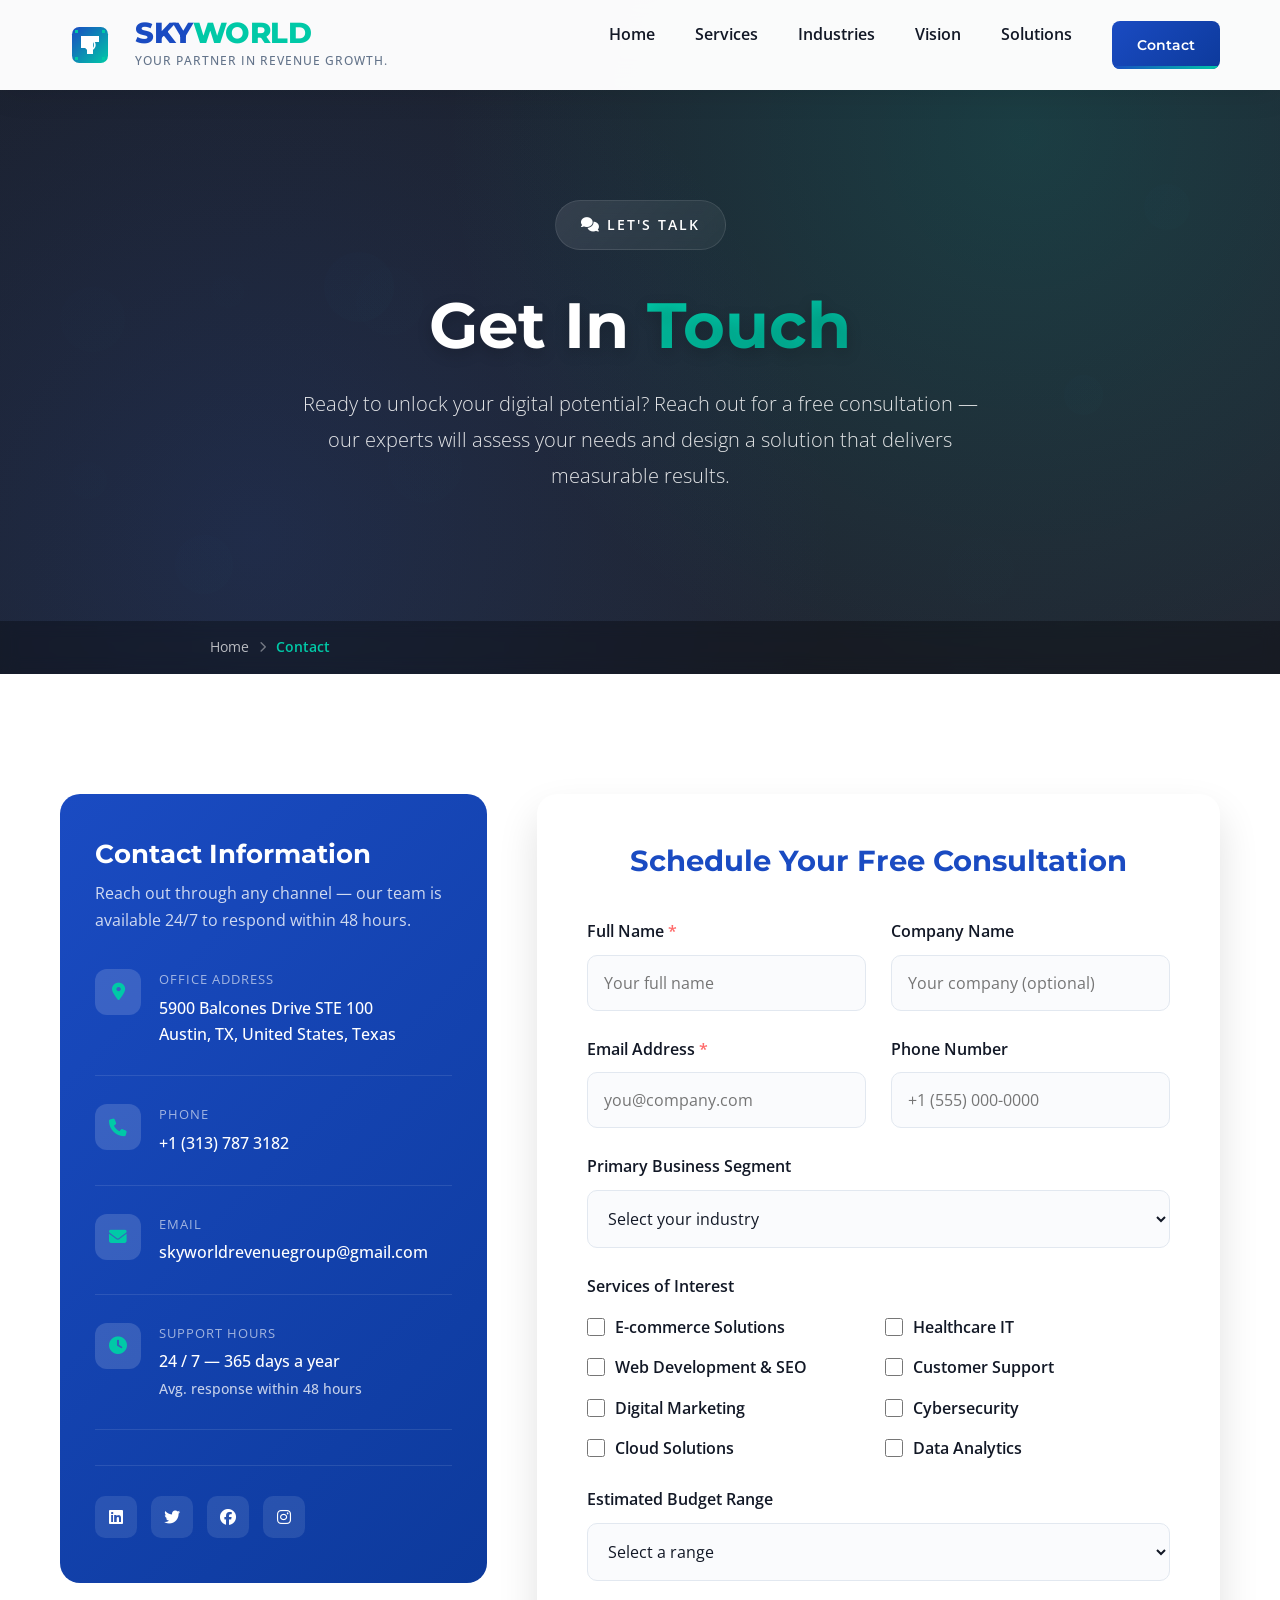
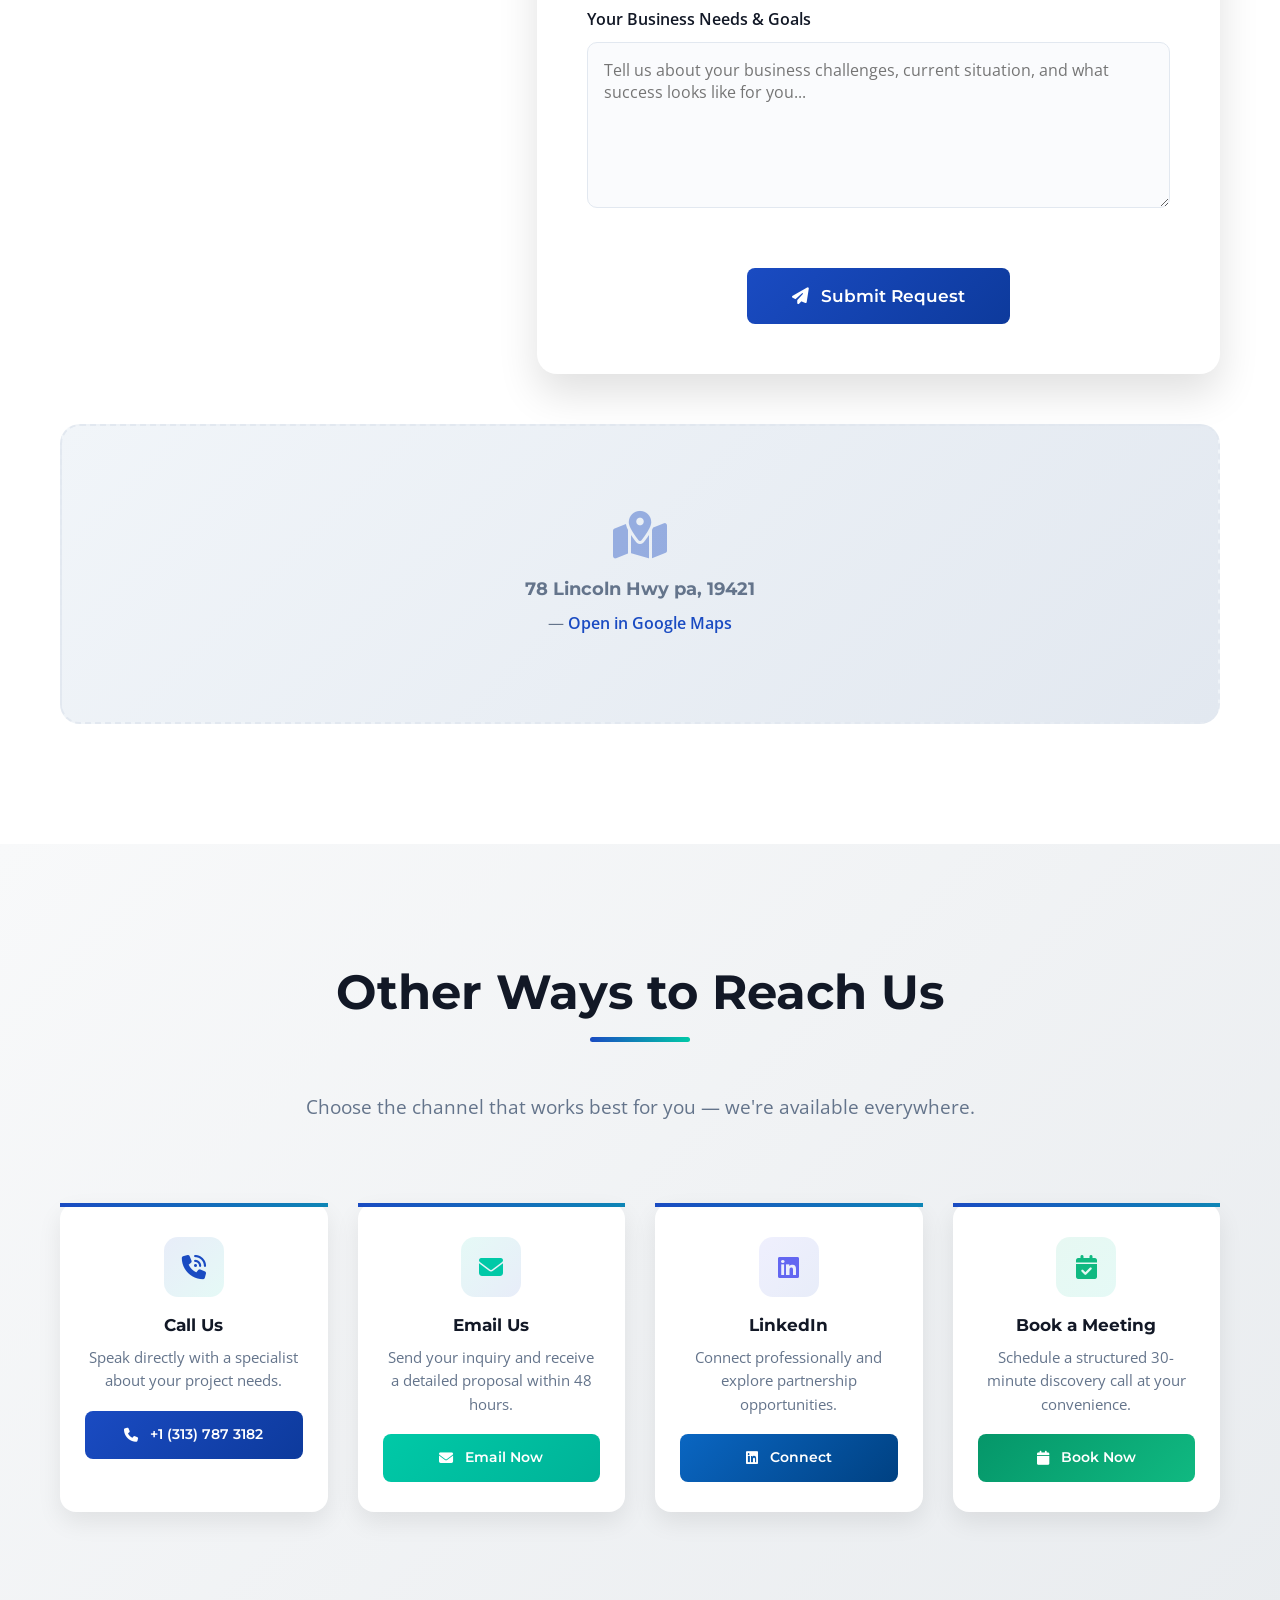
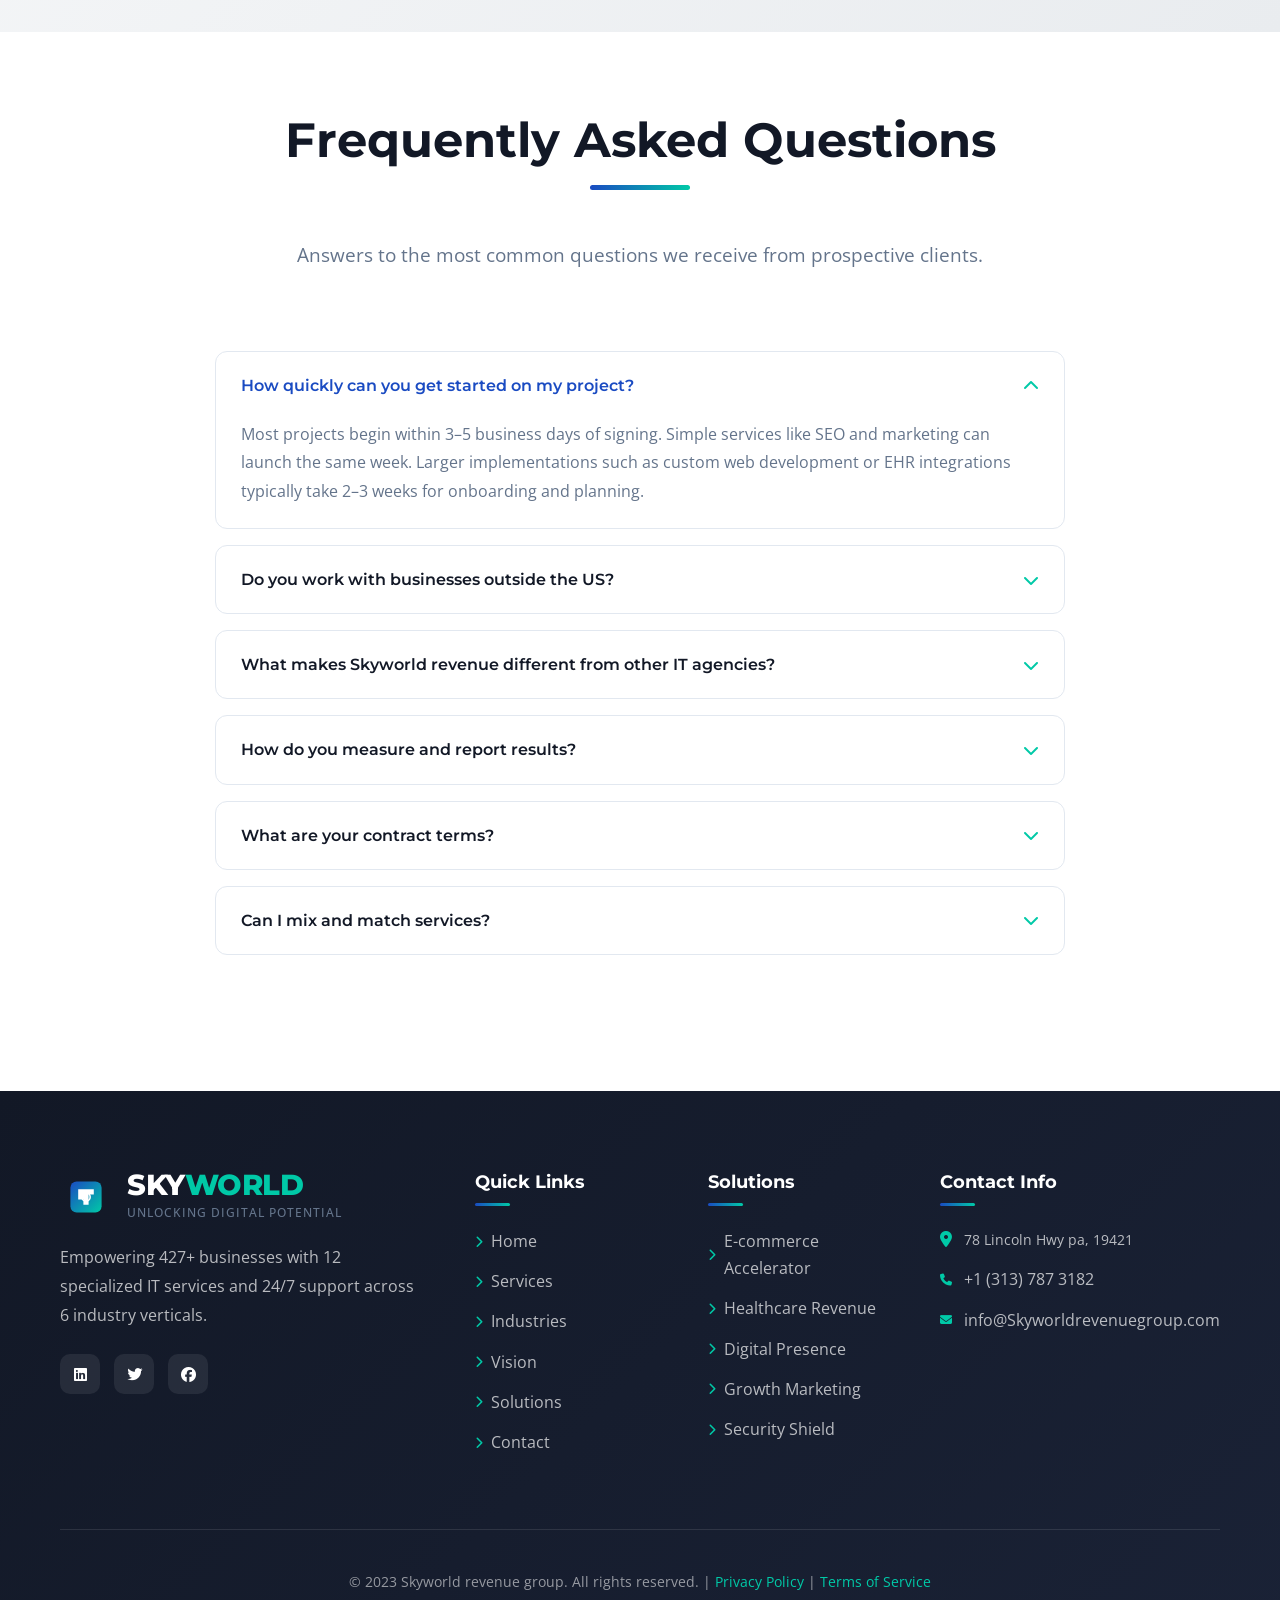
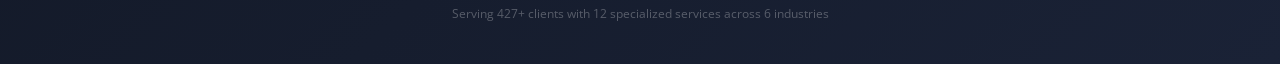
==== commit 32634141: "updated the number" ====
--- a/contact.html
+++ b/contact.html
@@ -345,7 +345,7 @@
         -->
 
     <!-- Phone 2 -->
-    <a href="tel:+9203124347924" class="footer-link" style="gap:12px;">
+    <a href="tel:+13137873182" class="footer-link" style="gap:12px;">
         <i class="fas fa-phone" style="color:var(--secondary);"></i>+1 (313) 787 3182
     </a>
 
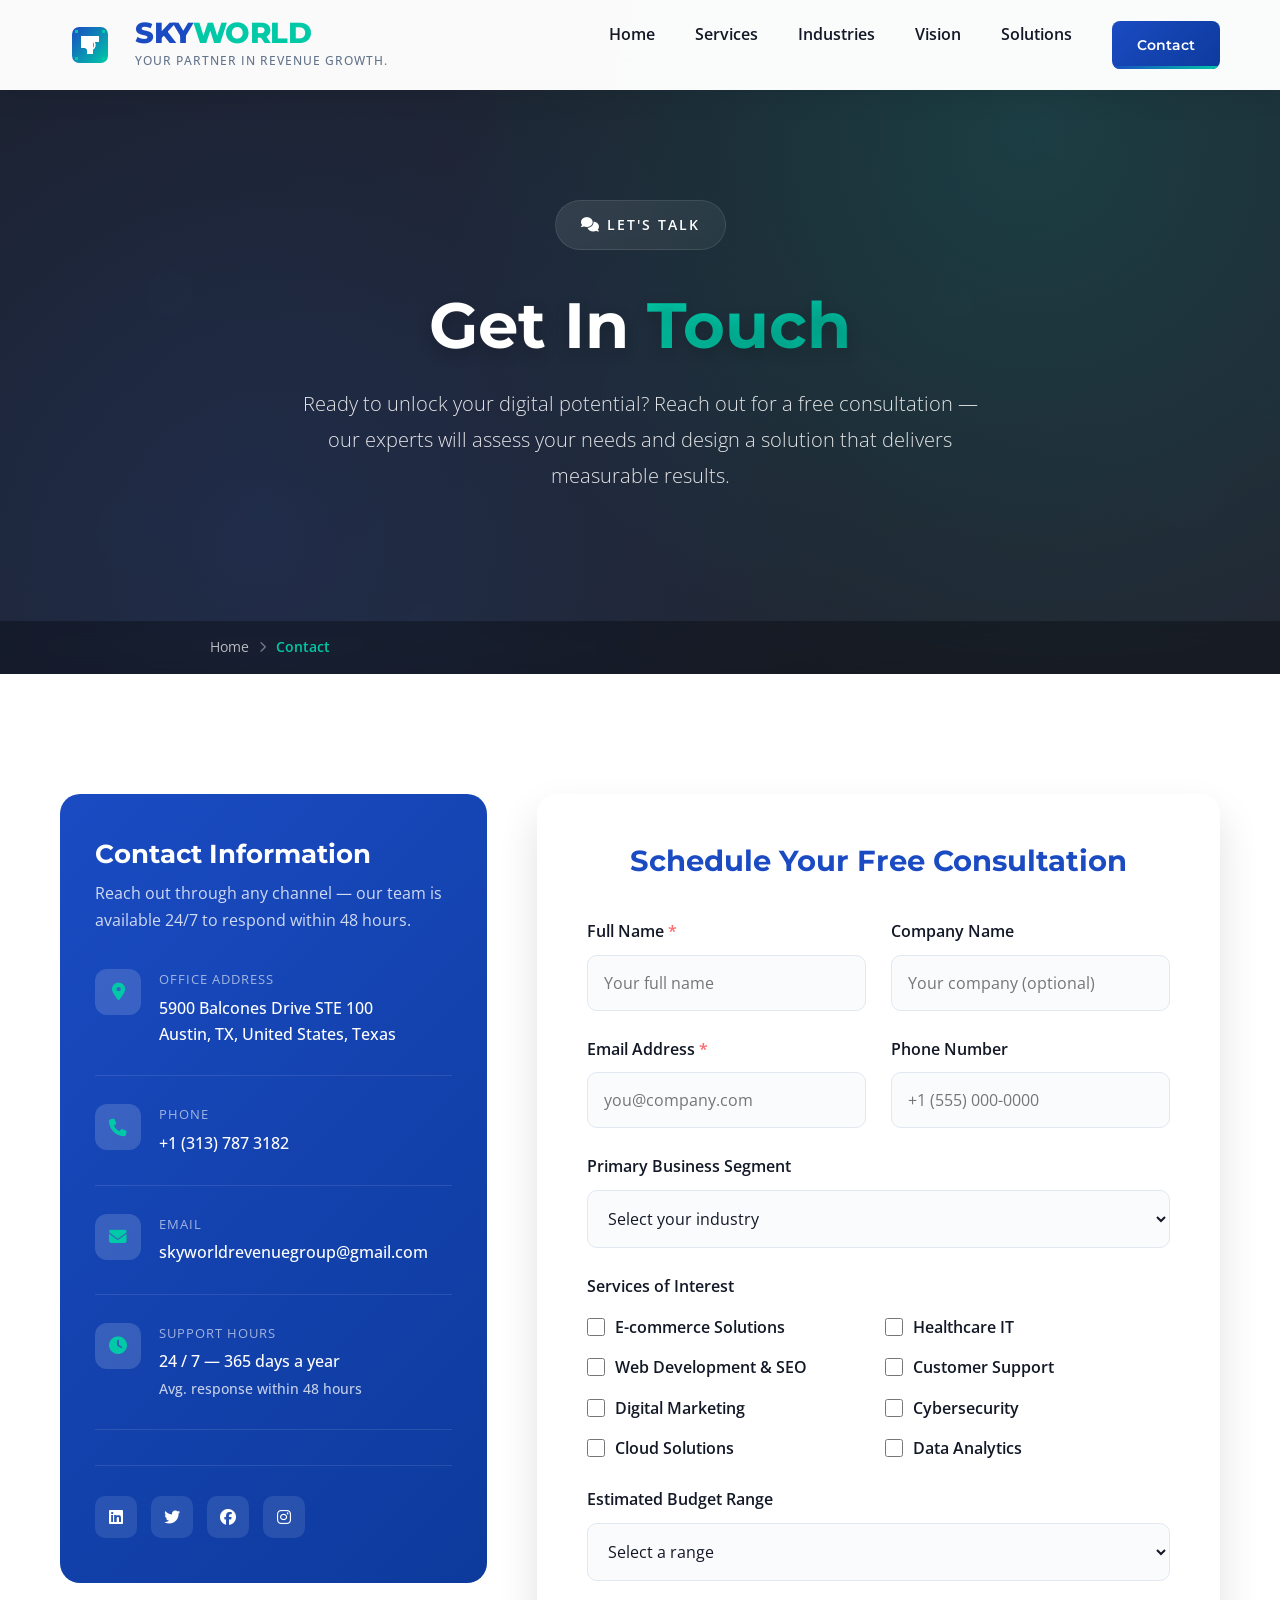
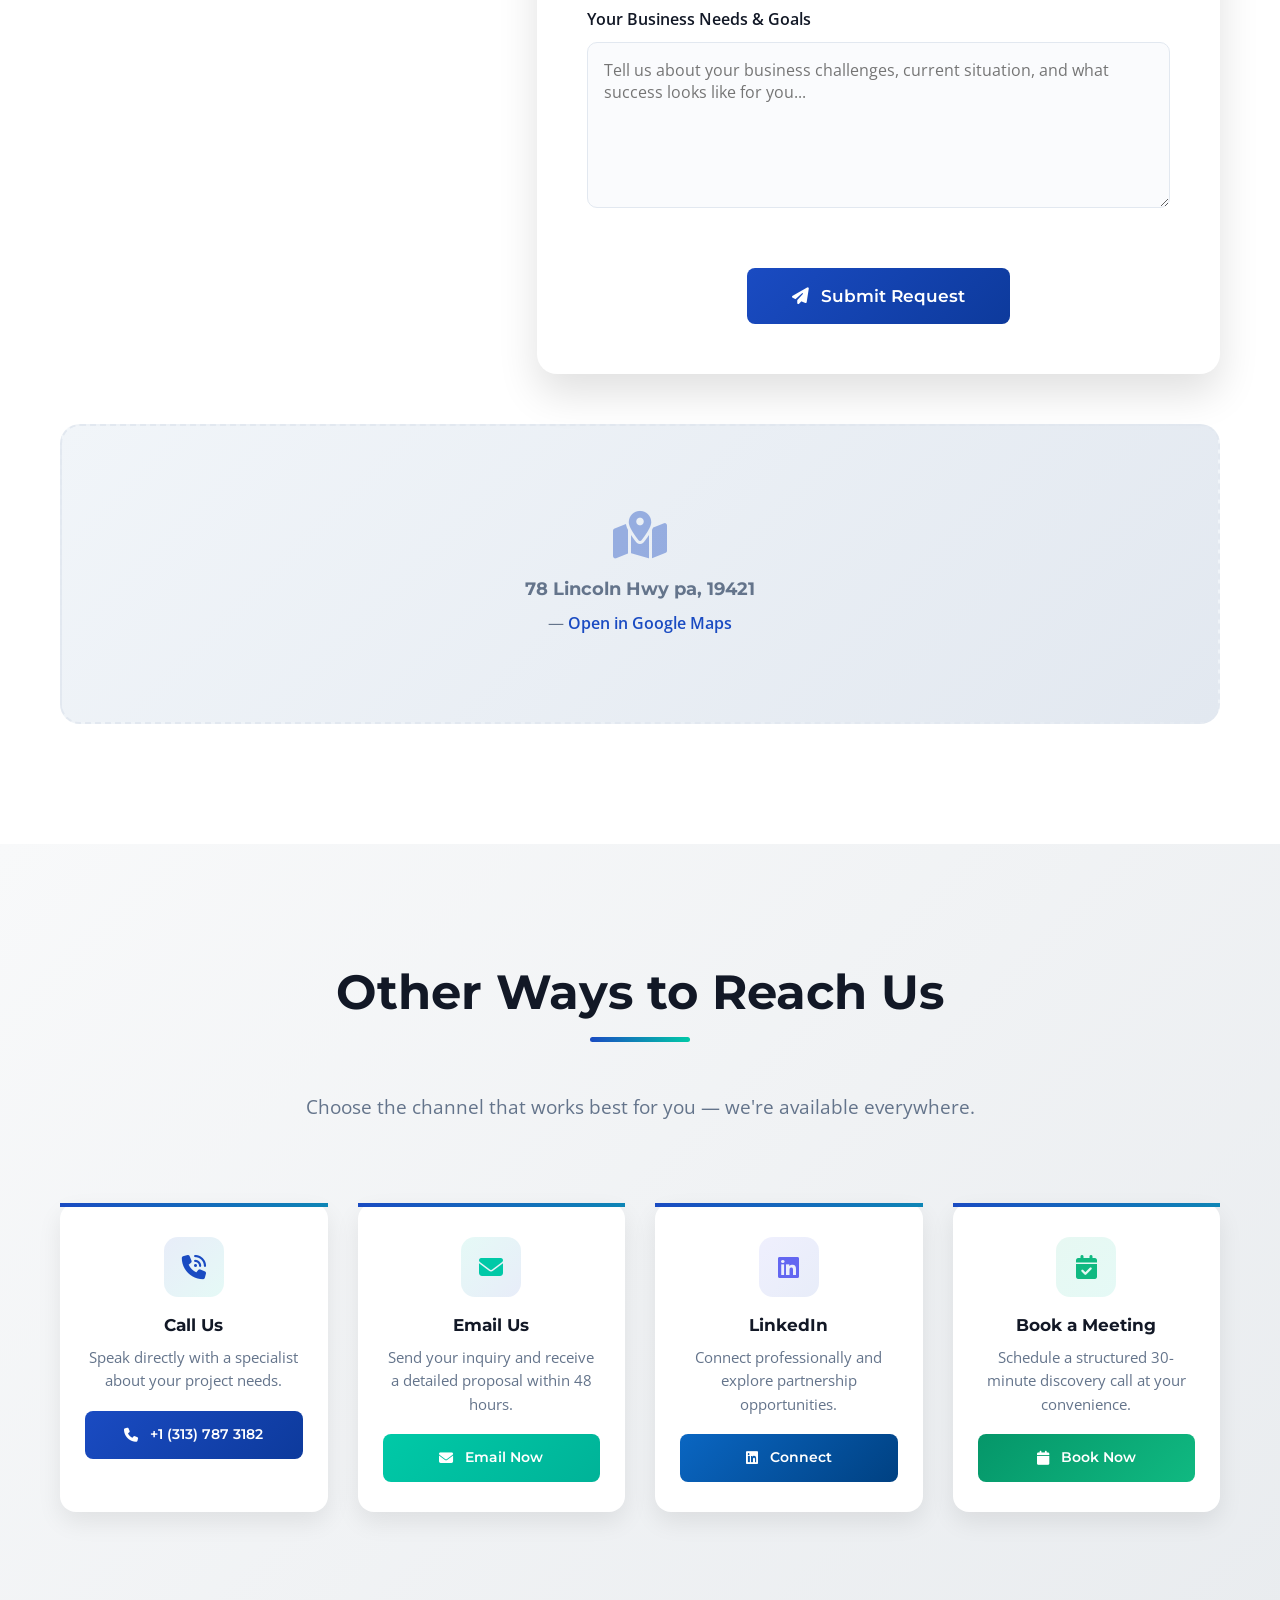
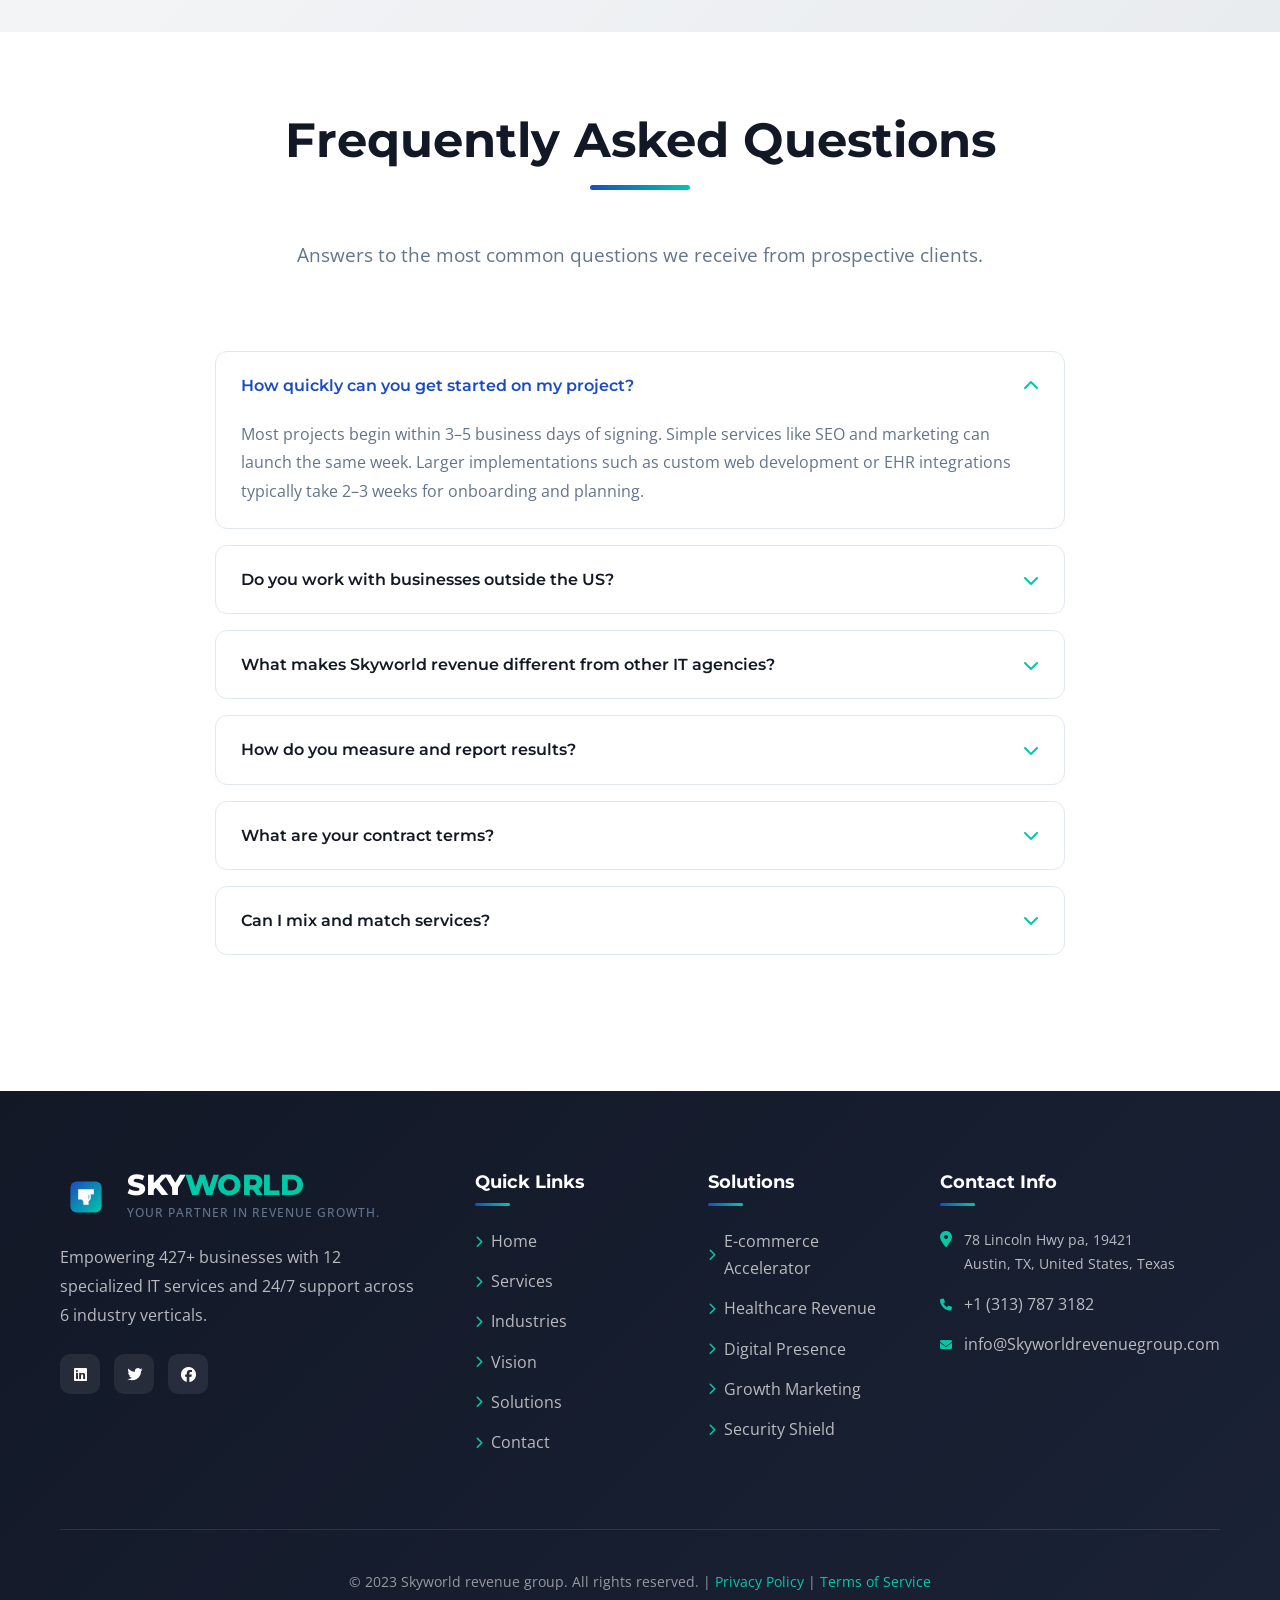
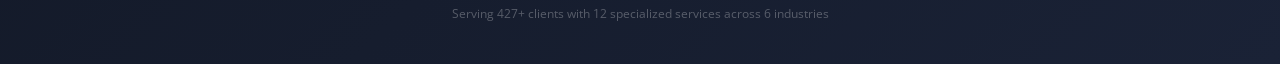
==== commit e67ddeb2: "updated the adress and footer solgan" ====
--- a/contact.html
+++ b/contact.html
@@ -84,7 +84,7 @@
                         <div class="contact-info-icon"><i class="fas fa-phone"></i></div>
                         <div>
                             <div class="contact-info-label">Phone</div>
-                            <div class="contact-info-value"><a href="tel:+447403190687"> +1 (313) 787 3182</a></div>
+                            <div class="contact-info-value"><a href="tel:+13137873182"> +1 (313) 787 3182</a></div>
                         </div>
                     </div>
 
@@ -296,7 +296,7 @@
                         </svg>
                         <div class="logo-text-container">
                             <div class="logo-main-text" style="color:white;">SKY<span class="logo-accent">WORLD</span></div>
-                            <div class="logo-tagline">UNLOCKING DIGITAL POTENTIAL</div>
+                            <div class="logo-tagline">YOUR PARTNER IN REVENUE GROWTH.</div>
                         </div>
                     </a>
                     <p>Empowering 427+ businesses with 12 specialized IT services and 24/7 support across 6 industry verticals.</p>
@@ -324,7 +324,7 @@
 
     <div style="display:flex;align-items:flex-start;gap:12px;margin-bottom:14px;">
         <i class="fas fa-map-marker-alt" style="color:var(--secondary);margin-top:3px;"></i>
-        <span style="color:rgba(255,255,255,0.7);font-size:0.9rem;">78 Lincoln Hwy pa, 19421</span>
+        <span style="color:rgba(255,255,255,0.7);font-size:0.9rem;">78 Lincoln Hwy pa, 19421 <br>Austin, TX, United States, Texas</span>
     </div>
  <!--
     <div style="display:flex;align-items:flex-start;gap:12px;margin-bottom:14px;">
